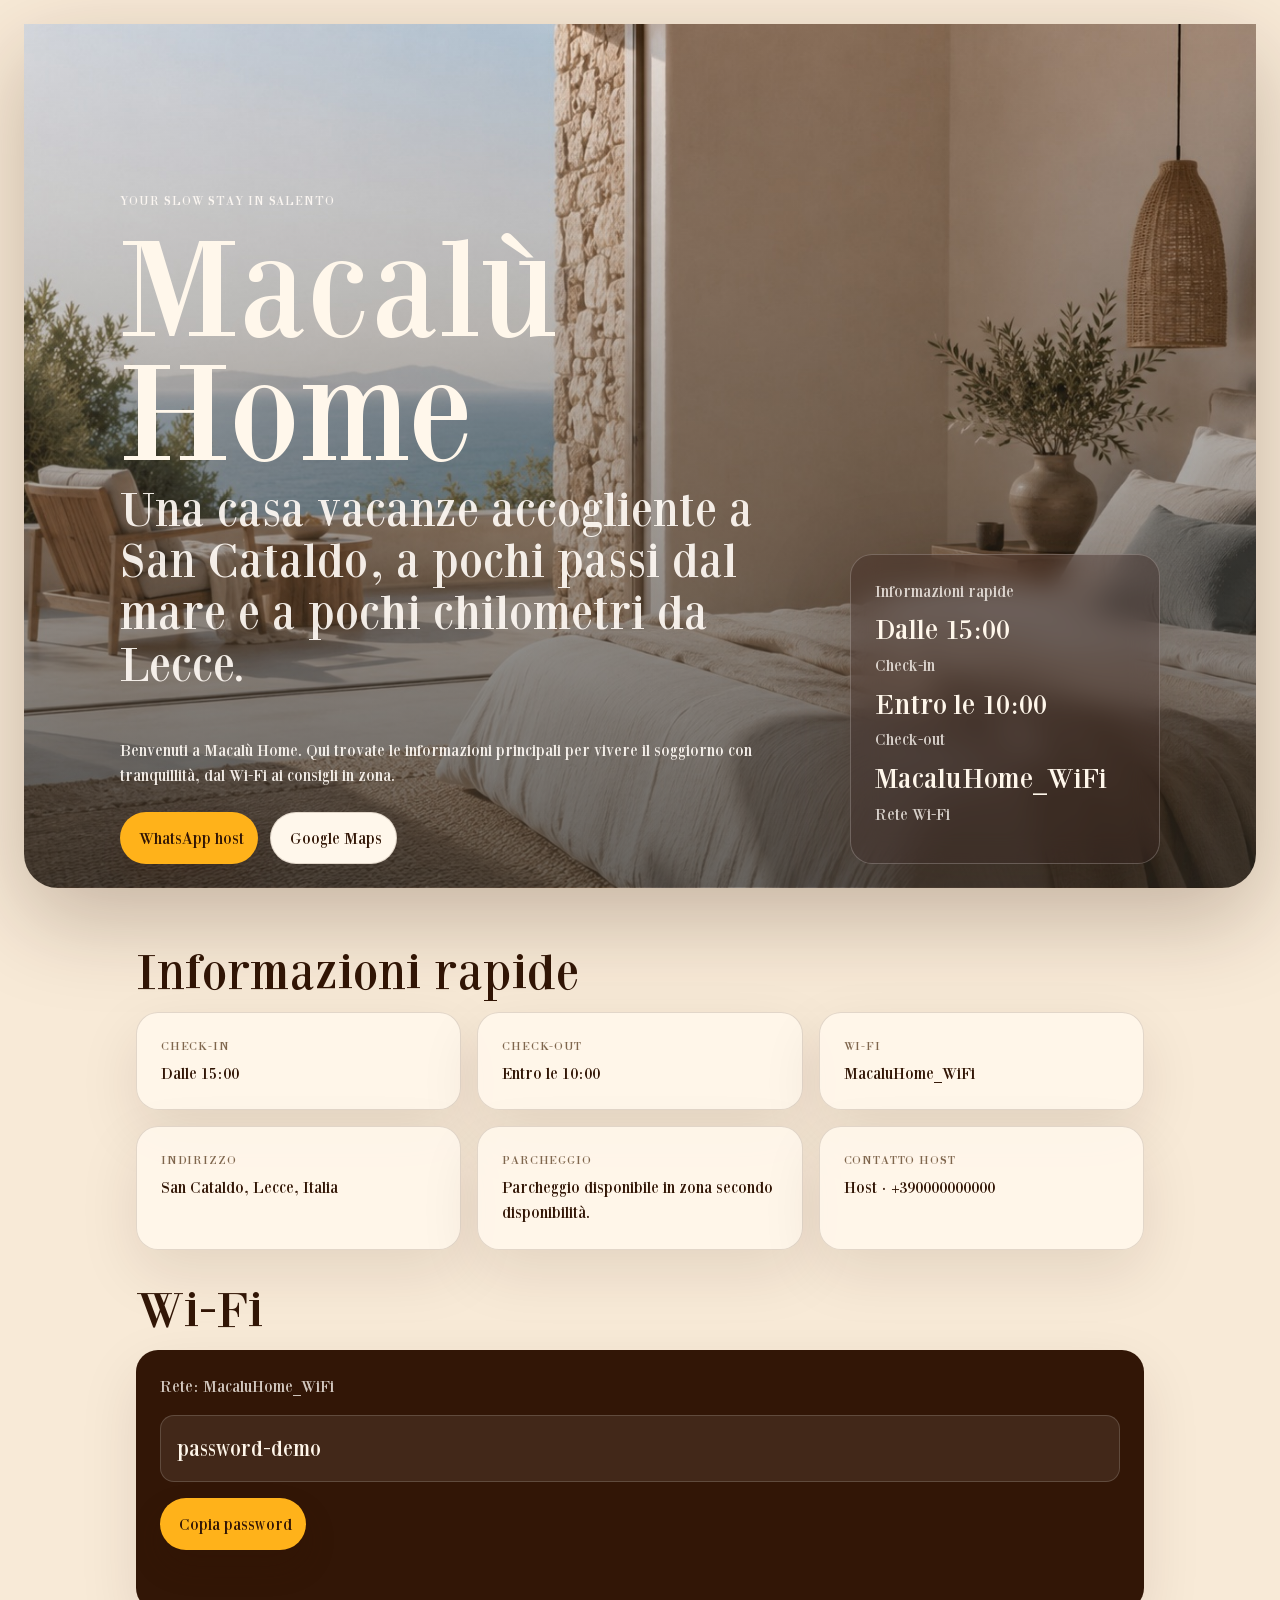
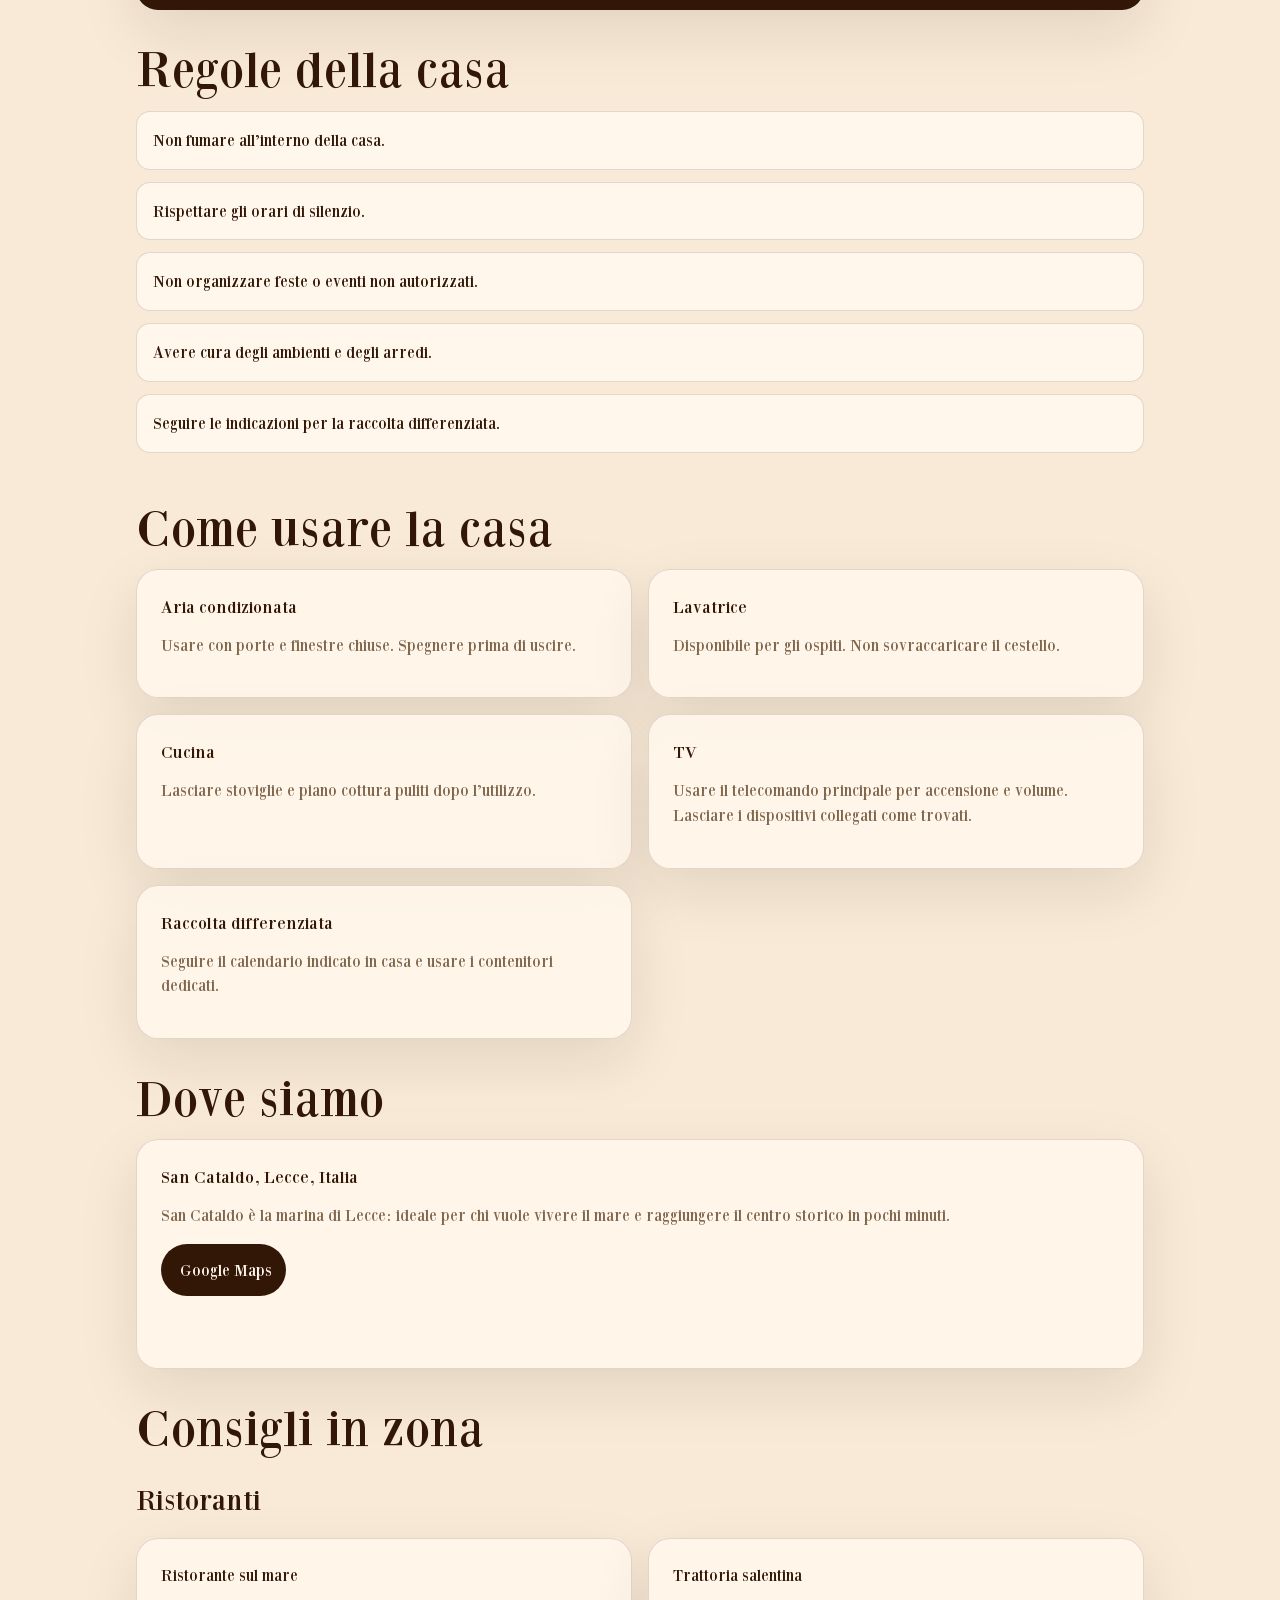
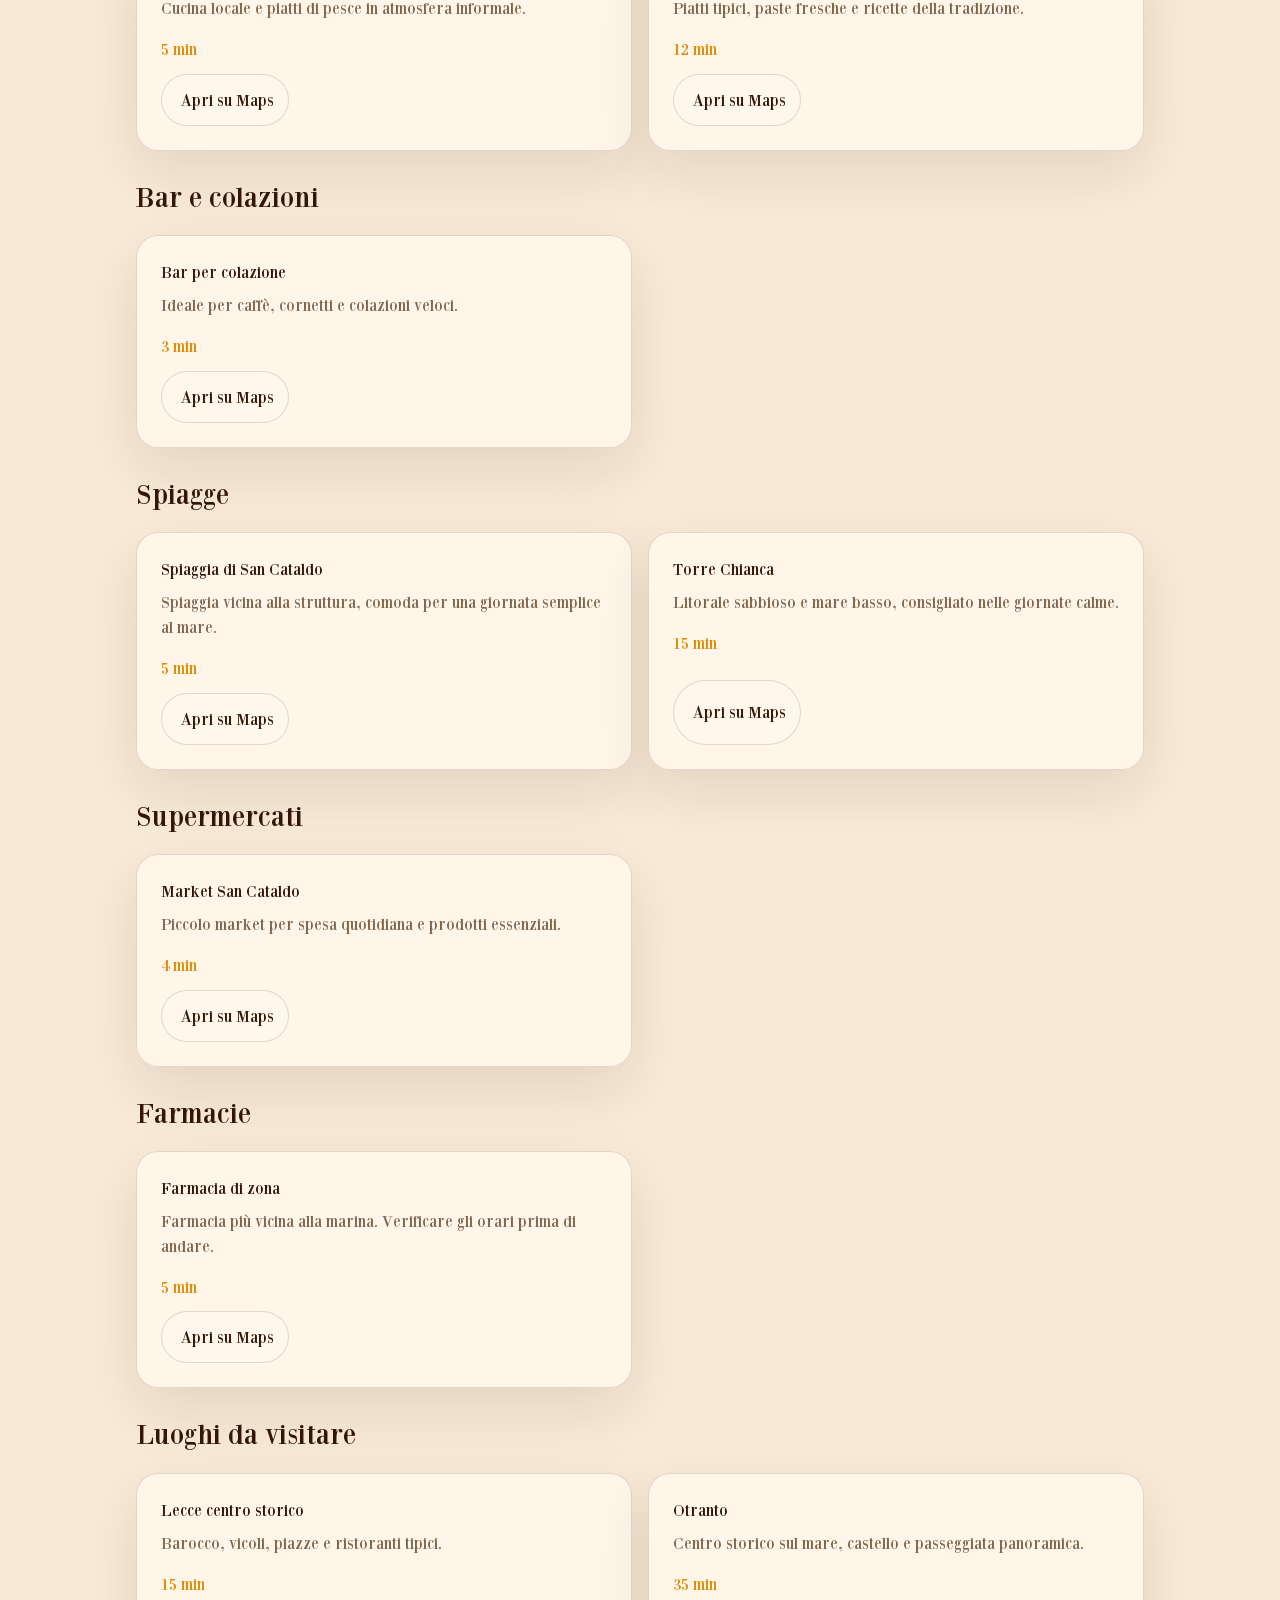
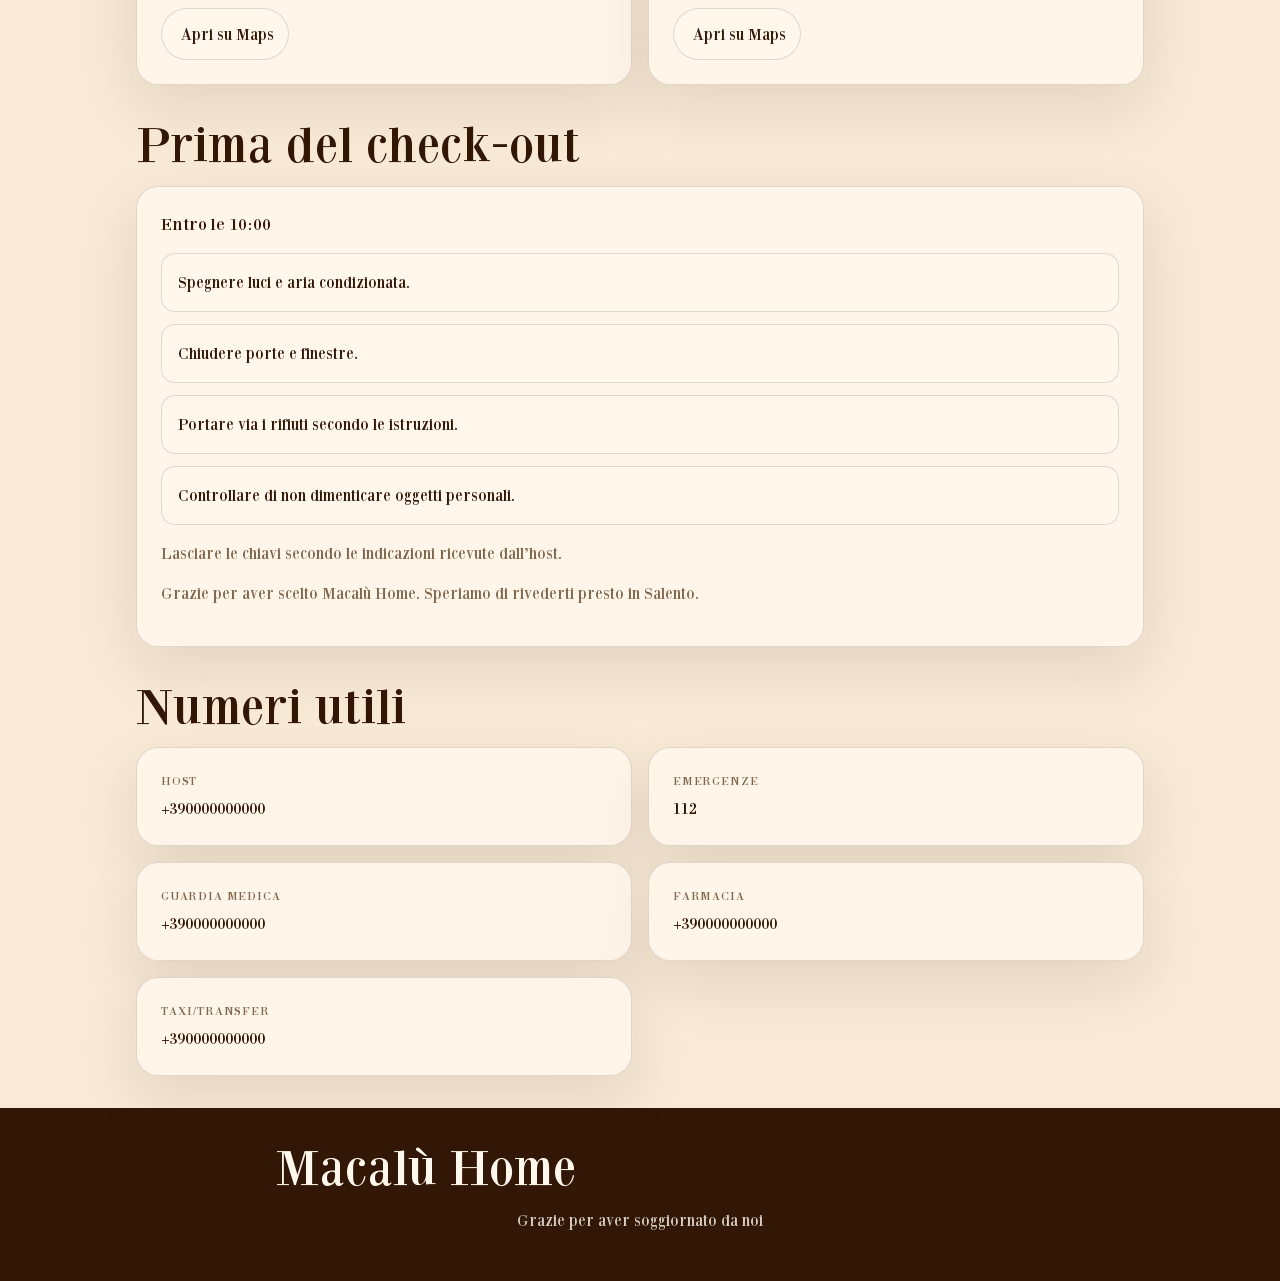
==== cliente.html @ 2f1baba5 "Deploy iniziale sito Benvenuto" ====
<!doctype html>
<html lang="it">
  <head>
    <meta charset="utf-8">
    <meta name="viewport" content="width=device-width, initial-scale=1">
    <meta name="robots" content="noindex, nofollow">
    <meta name="description" content="Guida digitale privata per ospiti.">
    <title>Guida ospiti | Benvenuto Digitale</title>
    <link rel="stylesheet" href="/css/style.css?v=20260706-3">
  </head>
  <body class="client-page">
    <main id="app" aria-live="polite">
      <section class="loading-state">
        <p class="eyebrow">Benvenuto Digitale</p>
        <h1>Caricamento guida...</h1>
      </section>
    </main>
    <script src="/js/app.js" defer></script>
  </body>
</html>
---- css/style.css ----
:root {
  --color-cream: #f8ead7;
  --color-cream-deep: #ffb21a;
  --color-white: #fff7eb;
  --color-milk: rgba(255, 247, 235, 0.92);
  --color-mint: #f3dfbf;
  --color-sage: #7c6f55;
  --color-sea: #b87914;
  --color-clay: #d98d08;
  --color-ink: #321606;
  --color-muted: #7f664d;
  --color-line: rgba(50, 22, 6, 0.14);
  --shadow: 0 22px 60px rgba(50, 22, 6, 0.1);
  --shadow-strong: 0 30px 90px rgba(50, 22, 6, 0.26);
  --font-base: "BodoniXT", "Bodoni XT", Georgia, "Times New Roman", serif;
  --font-display: "BodoniXT", "Bodoni XT", Georgia, "Times New Roman", serif;
  --space-1: 0.5rem;
  --space-2: 0.75rem;
  --space-3: 1rem;
  --space-4: 1.5rem;
  --space-5: 2rem;
  --space-6: 3rem;
  --space-7: 5rem;
  --radius: 22px;
  --radius-sm: 14px;
  --max-width: 1160px;
}

@font-face {
  font-family: "BodoniXT";
  src:
    local("BodoniXT"),
    url("/assets/fonts/BodoniXT.ttf") format("truetype");
  font-style: normal;
  font-weight: 400;
  font-display: swap;
}

@font-face {
  font-family: "Bodoni XT";
  src:
    local("BodoniXT"),
    url("/assets/fonts/BodoniXT.ttf") format("truetype");
  font-style: normal;
  font-weight: 400;
  font-display: swap;
}

* {
  box-sizing: border-box;
}

html {
  scroll-behavior: smooth;
}

body {
  margin: 0;
  color: var(--color-ink);
  background: var(--color-cream);
  font-family: var(--font-base);
  line-height: 1.55;
}

body,
button,
input,
textarea,
select {
  font-synthesis-weight: none;
}

a {
  color: inherit;
  text-decoration: none;
}

img {
  display: block;
  max-width: 100%;
}

h1,
h2,
h3,
h4,
p {
  margin-top: 0;
}

h1,
h2,
.section-title {
  font-family: var(--font-display);
  font-weight: 500;
  letter-spacing: 0;
}

h1 {
  margin-bottom: var(--space-3);
  font-size: clamp(3rem, 11vw, 9.2rem);
  line-height: 0.88;
}

h2 {
  max-width: 820px;
  margin-bottom: 0;
  font-size: clamp(2.1rem, 5.6vw, 4.2rem);
  line-height: 1.02;
}

h3 {
  margin-bottom: var(--space-2);
  font-size: 1.08rem;
}

h4 {
  margin-bottom: var(--space-1);
  font-size: 1rem;
}

p {
  color: var(--color-muted);
}

.site-header {
  position: absolute;
  z-index: 5;
  top: 0;
  left: 0;
  display: grid;
  width: 100%;
  grid-template-columns: 1fr auto;
  align-items: center;
  gap: var(--space-3);
  padding: var(--space-3);
}

.brand,
.header-link,
.main-nav {
  min-height: 46px;
  border: 1px solid rgba(255, 250, 244, 0.44);
  border-radius: 999px;
  background: rgba(255, 250, 244, 0.83);
  box-shadow: 0 12px 34px rgba(59, 36, 31, 0.12);
  backdrop-filter: blur(16px);
}

.brand,
.header-link {
  display: inline-flex;
  align-items: center;
  gap: var(--space-2);
  font-weight: 850;
}

.brand {
  justify-self: start;
  padding: 0.25rem 0.9rem 0.25rem 0.3rem;
}

.brand-mark {
  display: grid;
  width: 38px;
  height: 38px;
  place-items: center;
  border-radius: 50%;
  background: var(--color-ink);
  color: var(--color-white);
  font-size: 0.78rem;
}

.main-nav {
  display: none;
  justify-self: center;
  align-items: center;
  gap: 0.25rem;
  padding: 0.25rem;
}

.main-nav a {
  display: inline-flex;
  min-height: 36px;
  align-items: center;
  padding: 0 0.95rem;
  border-radius: 999px;
  color: var(--color-ink);
  font-size: 0.9rem;
  font-weight: 750;
}

.main-nav a:first-child {
  background: var(--color-cream-deep);
  color: var(--color-ink);
}

.header-link {
  justify-self: end;
  padding: 0.25rem 0.35rem 0.25rem 1rem;
  color: var(--color-ink);
}

.header-link span,
.button span {
  display: grid;
  width: 34px;
  height: 34px;
  place-items: center;
  border-radius: 50%;
  background: var(--color-ink);
  color: var(--color-cream-deep);
}

.header-link {
  background: var(--color-cream-deep);
}

.landing-hero {
  position: relative;
  min-height: 980px;
  display: flex;
  align-items: flex-end;
  overflow: hidden;
  margin: var(--space-3);
  border-radius: 0 0 34px 34px;
  padding: 7.5rem var(--space-3) clamp(10rem, 18vw, 16rem);
  background:
    linear-gradient(180deg, rgba(59, 36, 31, 0.12), rgba(59, 36, 31, 0.62)),
    url("/assets/img/landing-hero.jpg") center/cover no-repeat;
  box-shadow: var(--shadow-strong);
}

.hero-content {
  position: relative;
  z-index: 3;
  display: grid;
  width: min(100%, var(--max-width));
  grid-template-columns: 1fr;
  gap: var(--space-4);
  align-items: end;
  margin: 0 auto;
  padding-bottom: 0;
  color: var(--color-white);
}

.hero-copy {
  max-width: 680px;
  min-width: 0;
}

.hero-copy p,
.hero-content p {
  color: rgba(255, 250, 244, 0.9);
}

.lead {
  font-family: var(--font-display);
  font-size: clamp(1.65rem, 3.8vw, 3rem);
  font-weight: 400;
  line-height: 1.08;
}

.hero-word {
  position: absolute;
  z-index: 1;
  right: clamp(0.75rem, 4vw, 4rem);
  bottom: 0.1em;
  left: clamp(0.75rem, 4vw, 4rem);
  max-width: none;
  margin: 0;
  color: rgba(255, 250, 244, 0.95);
  font-family: var(--font-base);
  font-size: clamp(3rem, 8vw, 7rem);
  font-weight: 400;
  line-height: 0.9;
  text-transform: uppercase;
}

.hero-preview {
  width: min(100%, 320px);
  justify-self: start;
  align-self: end;
  padding: var(--space-3);
  border: 1px solid rgba(255, 250, 244, 0.22);
  border-radius: var(--radius);
  background: rgba(59, 36, 31, 0.34);
  box-shadow: var(--shadow-strong);
  backdrop-filter: blur(14px);
}

.preview-image {
  min-height: 150px;
  margin-bottom: var(--space-3);
  border-radius: 16px;
  background: url("/assets/img/welcome-detail.jpg") center/cover no-repeat;
}

.hero-preview p {
  margin-bottom: 0.25rem;
  color: rgba(255, 250, 244, 0.72);
  font-size: 0.84rem;
}

.hero-preview h2 {
  margin-bottom: 0.25rem;
  color: var(--color-white);
  font-size: 1.5rem;
}

.hero-preview span {
  color: rgba(255, 250, 244, 0.78);
  font-size: 0.92rem;
}

.eyebrow {
  margin-bottom: var(--space-2);
  color: var(--color-clay);
  font-size: 0.76rem;
  font-weight: 900;
  letter-spacing: 0.08em;
  text-transform: uppercase;
}

.landing-hero .eyebrow {
  color: rgba(255, 250, 244, 0.78);
}

.button {
  display: inline-flex;
  width: fit-content;
  max-width: 100%;
  min-height: 52px;
  align-items: center;
  justify-content: center;
  gap: var(--space-2);
  border: 0;
  border-radius: 999px;
  cursor: pointer;
  font-family: var(--font-base);
  font-size: 1rem;
  font-weight: 400;
  line-height: 1;
  padding: 0.75rem 0.85rem 0.75rem 1.2rem;
  text-align: center;
  white-space: nowrap;
}

.button-primary {
  background: var(--color-cream-deep);
  color: var(--color-ink);
  box-shadow: 0 16px 32px rgba(50, 22, 6, 0.2);
}

.button-secondary {
  background: var(--color-white);
  border: 1px solid var(--color-line);
  color: var(--color-ink);
}

.button-dark {
  background: var(--color-ink);
  color: var(--color-white);
}

.section {
  width: min(100%, var(--max-width));
  margin: 0 auto;
  padding: clamp(4rem, 8vw, 6rem) var(--space-3);
}

.intro-panel {
  text-align: center;
}

.intro-panel .eyebrow,
.section-heading .eyebrow {
  color: var(--color-muted);
}

.intro-panel h2 {
  margin-right: auto;
  margin-left: auto;
}

.intro-stats {
  display: grid;
  gap: var(--space-3);
  margin-top: var(--space-5);
}

.photo-strip {
  display: grid;
  grid-template-columns: 1fr;
  gap: var(--space-3);
  margin-top: var(--space-5);
}

.photo-card {
  min-height: 260px;
  border-radius: var(--radius);
  background-position: center;
  background-size: cover;
  box-shadow: var(--shadow);
}

.photo-card.detail {
  background-image: url("/assets/img/guest-experience.jpg");
}

.photo-card.room {
  background-image: url("/assets/img/macaluhome-hero.jpg");
}

.intro-stats div {
  padding: var(--space-4);
  border: 1px solid var(--color-line);
  border-radius: var(--radius);
  background: rgba(255, 247, 235, 0.78);
}

.intro-stats strong {
  display: block;
  font-size: 2.5rem;
  line-height: 1;
}

.intro-stats span {
  color: var(--color-muted);
  font-weight: 750;
}

.section.soft {
  width: 100%;
  max-width: none;
  background: #fff2de;
}

.section.soft > * {
  width: min(100%, var(--max-width));
  margin-right: auto;
  margin-left: auto;
}

.section-heading {
  display: grid;
  gap: var(--space-2);
  justify-items: center;
  margin-bottom: var(--space-5);
  text-align: center;
}

.grid {
  display: grid;
  gap: var(--space-3);
}

.three {
  grid-template-columns: 1fr;
}

.card,
.price-card,
.mini-card,
.info-card,
.instruction-card,
.tip-card,
.number-card {
  border: 1px solid var(--color-line);
  border-radius: var(--radius);
  background: var(--color-milk);
  box-shadow: var(--shadow);
}

.card,
.price-card,
.info-card,
.instruction-card,
.tip-card,
.number-card {
  padding: var(--space-4);
}

.card,
.price-card {
  min-height: 230px;
}

.icon {
  display: inline-flex;
  min-height: 38px;
  align-items: center;
  margin-bottom: var(--space-3);
  padding: 0 var(--space-2);
  border-radius: 999px;
  background: rgba(59, 36, 31, 0.08);
  color: var(--color-ink);
  font-size: 0.82rem;
  font-weight: 900;
}

.feature-list,
.include-grid {
  grid-template-columns: 1fr;
}

.feature-list {
  display: grid;
  gap: var(--space-2);
}

.feature-list div,
.mini-card {
  padding: var(--space-3);
  border: 1px solid var(--color-line);
  border-radius: 999px;
  background: var(--color-white);
  font-weight: 850;
  text-align: center;
}

.price {
  color: var(--color-clay);
  font-family: var(--font-display);
  font-size: 1.8rem;
  font-weight: 500;
}

.highlighted {
  border-color: rgba(217, 141, 8, 0.34);
  background: #fff1d2;
}

.packages {
  max-width: 1180px;
}

.package-grid {
  display: grid;
  gap: var(--space-3);
}

.package-card,
.custom-solution,
.quote-cta,
.package-note {
  border: 1px solid var(--color-line);
  border-radius: var(--radius);
  background: var(--color-milk);
  box-shadow: var(--shadow);
}

.package-card,
.custom-solution,
.quote-cta {
  padding: clamp(1.5rem, 3vw, 2.25rem);
}

.package-card {
  display: flex;
  min-height: 100%;
  flex-direction: column;
  gap: var(--space-2);
}

.package-card h3,
.custom-solution h3,
.quote-cta h3 {
  margin-bottom: var(--space-2);
  font-family: var(--font-display);
  font-size: clamp(1.7rem, 3vw, 2.45rem);
  font-weight: 400;
  line-height: 1.05;
}

.package-card p,
.custom-solution p,
.quote-cta p,
.package-note p {
  margin-bottom: 0;
}

.package-card p + p {
  margin-top: var(--space-2);
}

.package-image {
  margin: var(--space-2) 0 var(--space-3);
}

.package-image img {
  width: 100%;
  aspect-ratio: 4 / 3;
  object-fit: cover;
  object-position: center 58%;
  border: 1px solid rgba(50, 22, 6, 0.12);
  border-radius: var(--radius-sm);
  box-shadow: 0 18px 38px rgba(50, 22, 6, 0.12);
}

.package-image figcaption {
  margin-top: var(--space-2);
  color: var(--color-muted);
  font-size: 0.92rem;
  text-align: center;
}

.package-label {
  display: inline-flex;
  width: fit-content;
  min-height: 36px;
  align-items: center;
  margin-bottom: var(--space-2);
  padding: 0 var(--space-2);
  border-radius: 999px;
  background: rgba(255, 178, 26, 0.22);
  color: var(--color-ink);
  font-size: 0.78rem;
  font-weight: 400;
  letter-spacing: 0.08em;
  text-transform: uppercase;
}

.custom-solution {
  margin-top: var(--space-3);
  background: #fff1d2;
}

.quote-cta {
  display: grid;
  gap: var(--space-4);
  align-items: center;
  margin-top: var(--space-3);
  background: var(--color-ink);
  color: var(--color-cream);
}

.quote-cta h3,
.quote-cta p,
.quote-cta a {
  color: var(--color-cream);
}

.quote-cta p a {
  text-decoration: underline;
  text-underline-offset: 0.18em;
}

.quote-actions {
  display: flex;
  flex-direction: column;
  gap: var(--space-2);
  align-items: stretch;
}

.quote-actions .button {
  width: 100%;
}

.quote-actions .button-primary {
  color: var(--color-ink);
}

.whatsapp-button {
  min-width: 220px;
  justify-content: space-between;
}

.whatsapp-button span {
  flex: 0 0 auto;
}

.email-link {
  display: inline-flex;
  min-height: 52px;
  align-items: center;
  justify-content: center;
  border: 1px solid rgba(255, 247, 235, 0.32);
  border-radius: 999px;
  font-weight: 400;
}

.package-note {
  margin-top: var(--space-3);
  padding: var(--space-4);
  background: #fff1d2;
}

.footer {
  display: flex;
  flex-direction: column;
  gap: var(--space-2);
  margin-top: var(--space-4);
  padding: var(--space-5) var(--space-3);
  background: var(--color-ink);
  color: var(--color-white);
  text-align: center;
}

.footer p {
  margin-bottom: 0;
  color: var(--color-white);
  font-weight: 900;
}

.footer a {
  color: var(--color-cream-deep);
  font-weight: 800;
}

.client-shell {
  background: var(--color-cream);
}

.client-hero {
  position: relative;
  min-height: 820px;
  display: flex;
  align-items: flex-end;
  overflow: hidden;
  margin: var(--space-3);
  border-radius: 0 0 34px 34px;
  padding: var(--space-4) var(--space-3);
  background-position: center;
  background-size: cover;
  color: var(--color-white);
  box-shadow: var(--shadow-strong);
}

.client-hero-inner {
  position: relative;
  z-index: 2;
  display: grid;
  width: min(100%, 1040px);
  grid-template-columns: 1fr;
  gap: var(--space-4);
  align-items: end;
  margin: 0 auto;
  padding-top: 9rem;
}

.client-hero-copy {
  max-width: 720px;
  min-width: 0;
}

.client-hero h1 {
  margin-bottom: var(--space-2);
  color: var(--color-white);
}

.client-hero p {
  max-width: 680px;
  color: rgba(255, 250, 244, 0.92);
}

.client-hero-card {
  align-self: end;
  padding: var(--space-4);
  border: 1px solid rgba(255, 250, 244, 0.22);
  border-radius: var(--radius);
  background: rgba(59, 36, 31, 0.38);
  box-shadow: var(--shadow-strong);
  backdrop-filter: blur(14px);
}

.client-hero-card p {
  margin-bottom: var(--space-2);
  color: rgba(255, 250, 244, 0.78);
}

.client-hero-card h2 {
  margin-bottom: var(--space-1);
  color: var(--color-white);
  font-size: clamp(1.45rem, 2.2vw, 2.1rem);
  line-height: 1.05;
}

.hero-actions,
.action-row {
  display: flex;
  flex-direction: column;
  gap: var(--space-2);
  margin-top: var(--space-4);
}

.client-section {
  width: min(100%, 1040px);
  margin: 0 auto;
  padding: var(--space-5) var(--space-3) 0;
}

.client-section:last-of-type {
  padding-bottom: var(--space-5);
}

.section-title {
  margin-bottom: var(--space-3);
  font-size: clamp(2rem, 5vw, 3.2rem);
  line-height: 1.02;
}

.quick-grid,
.instructions-grid,
.tips-grid,
.numbers-grid {
  display: grid;
  gap: var(--space-3);
}

.card,
.price-card,
.mini-card,
.info-card,
.instruction-card,
.tip-card,
.number-card,
.hero-preview,
.client-hero-card {
  min-width: 0;
  overflow-wrap: anywhere;
}

.info-label {
  display: block;
  margin-bottom: 0.35rem;
  color: var(--color-muted);
  font-size: 0.74rem;
  font-weight: 900;
  letter-spacing: 0.07em;
  text-transform: uppercase;
}

.info-value {
  color: var(--color-ink);
  font-weight: 850;
}

.wifi-box {
  border-radius: var(--radius);
  background: var(--color-ink);
  color: var(--color-white);
  padding: var(--space-4);
  box-shadow: var(--shadow);
}

.wifi-box p {
  color: rgba(255, 250, 244, 0.78);
}

.wifi-password {
  display: block;
  width: 100%;
  margin: var(--space-3) 0;
  padding: var(--space-3);
  overflow-wrap: anywhere;
  border: 1px solid rgba(255, 250, 244, 0.16);
  border-radius: var(--radius-sm);
  background: rgba(255, 250, 244, 0.08);
  color: var(--color-white);
  font-size: 1.35rem;
  font-weight: 900;
}

.copy-message {
  min-height: 1.5rem;
  margin-top: var(--space-2);
  margin-bottom: 0;
  color: #d9ecd5;
  font-weight: 800;
}

.rule-list,
.checkout-list {
  display: grid;
  gap: var(--space-2);
  padding: 0;
  list-style: none;
}

.rule-list li,
.checkout-list li {
  padding: var(--space-3);
  border: 1px solid var(--color-line);
  border-radius: var(--radius-sm);
  background: var(--color-white);
}

.tip-category {
  margin-top: var(--space-4);
}

.tip-category h3 {
  margin-bottom: var(--space-3);
  font-family: var(--font-display);
  font-size: 1.8rem;
  font-weight: 500;
}

.tip-card {
  display: grid;
  gap: var(--space-2);
}

.tip-distance {
  color: var(--color-clay);
  font-weight: 900;
}

.client-footer {
  padding: var(--space-5) var(--space-3);
  background: var(--color-ink);
  color: var(--color-white);
  text-align: center;
}

.client-footer p {
  color: rgba(255, 250, 244, 0.8);
}

.social-links {
  display: flex;
  justify-content: center;
  gap: var(--space-3);
  margin-top: var(--space-3);
}

.loading-state,
.error-state {
  min-height: 100vh;
  display: grid;
  place-content: center;
  padding: var(--space-3);
  background: var(--color-cream);
  text-align: center;
}

.error-state h1,
.loading-state h1 {
  font-size: clamp(2rem, 8vw, 4rem);
}

@media (min-width: 720px) {
  .site-header {
    grid-template-columns: 1fr auto 1fr;
    padding: var(--space-4) var(--space-5);
  }

  .main-nav {
    display: inline-flex;
  }

  .landing-hero {
    margin: var(--space-4);
    padding-right: var(--space-5);
    padding-left: var(--space-5);
  }

  .hero-content {
    grid-template-columns: minmax(0, 1fr) 320px;
  }

  .hero-preview {
    justify-self: end;
  }

  .three {
    grid-template-columns: repeat(3, 1fr);
  }

  .include-grid,
  .feature-list,
  .intro-stats {
    grid-template-columns: repeat(2, 1fr);
  }

  .photo-strip {
    grid-template-columns: 1.2fr 0.8fr;
  }

  .package-grid {
    grid-template-columns: repeat(2, minmax(0, 1fr));
    align-items: stretch;
  }

  .quote-cta {
    grid-template-columns: minmax(0, 1fr) auto;
  }

  .quote-actions {
    min-width: 260px;
  }

  .hero-actions,
  .action-row {
    flex-direction: row;
    flex-wrap: wrap;
  }

  .client-hero {
    margin: var(--space-4);
    padding-right: var(--space-5);
    padding-left: var(--space-5);
  }

  .client-hero-inner {
    grid-template-columns: minmax(0, 1fr) 310px;
  }

  .quick-grid,
  .instructions-grid,
  .numbers-grid {
    grid-template-columns: repeat(2, 1fr);
  }

  .tips-grid {
    grid-template-columns: repeat(2, 1fr);
  }
}

@media (min-width: 980px) {
  .landing-hero {
    min-height: 900px;
  }

  .hero-content {
    grid-template-columns: minmax(0, 0.95fr) minmax(280px, 340px);
    gap: clamp(2rem, 5vw, 5rem);
  }

  .intro-stats {
    grid-template-columns: repeat(3, 1fr);
  }

  .include-grid {
    grid-template-columns: repeat(4, 1fr);
  }

  .quick-grid {
    grid-template-columns: repeat(3, 1fr);
  }
}

@media (max-width: 460px) {
  .brand span:last-child {
    display: none;
  }

  .header-link {
    padding-left: 0.8rem;
  }

  .landing-hero,
  .client-hero {
    min-height: 900px;
    margin: 0;
    border-radius: 0 0 26px 26px;
  }

  .button {
    width: 100%;
    white-space: normal;
  }
}
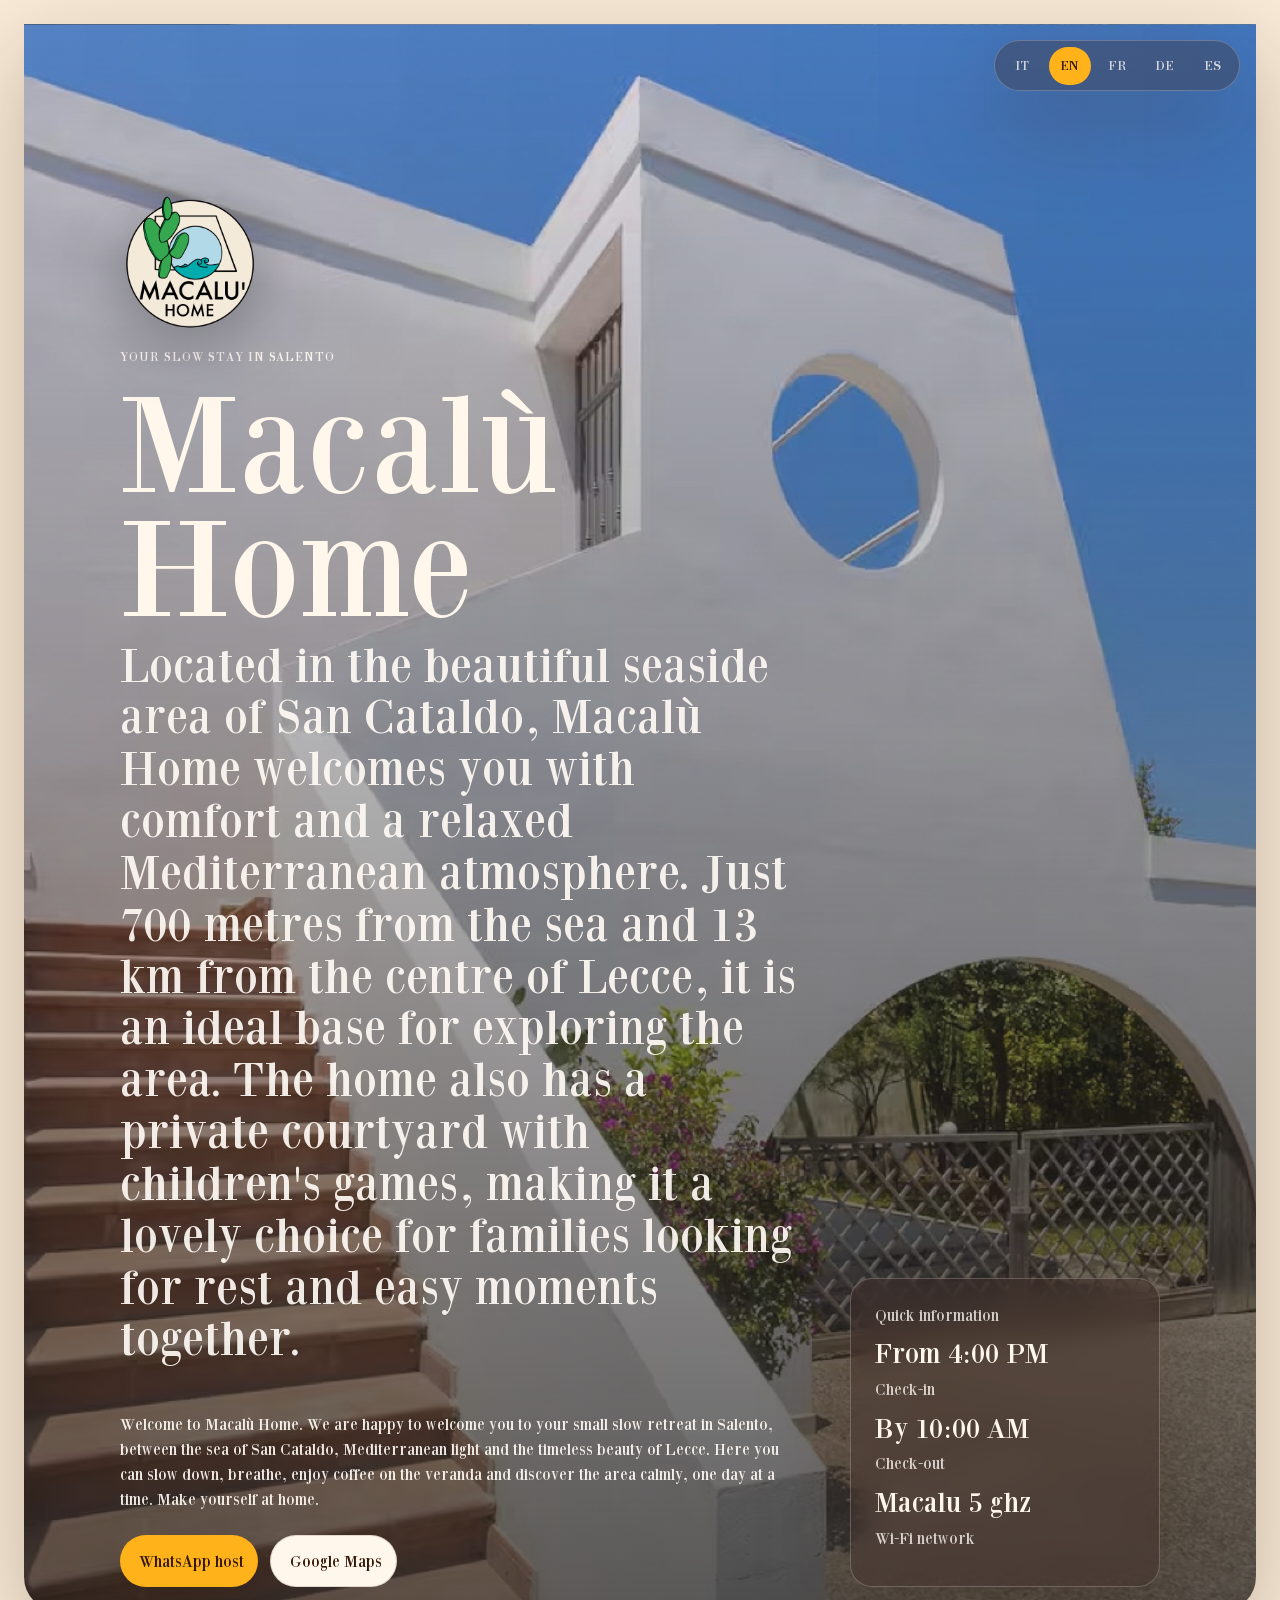
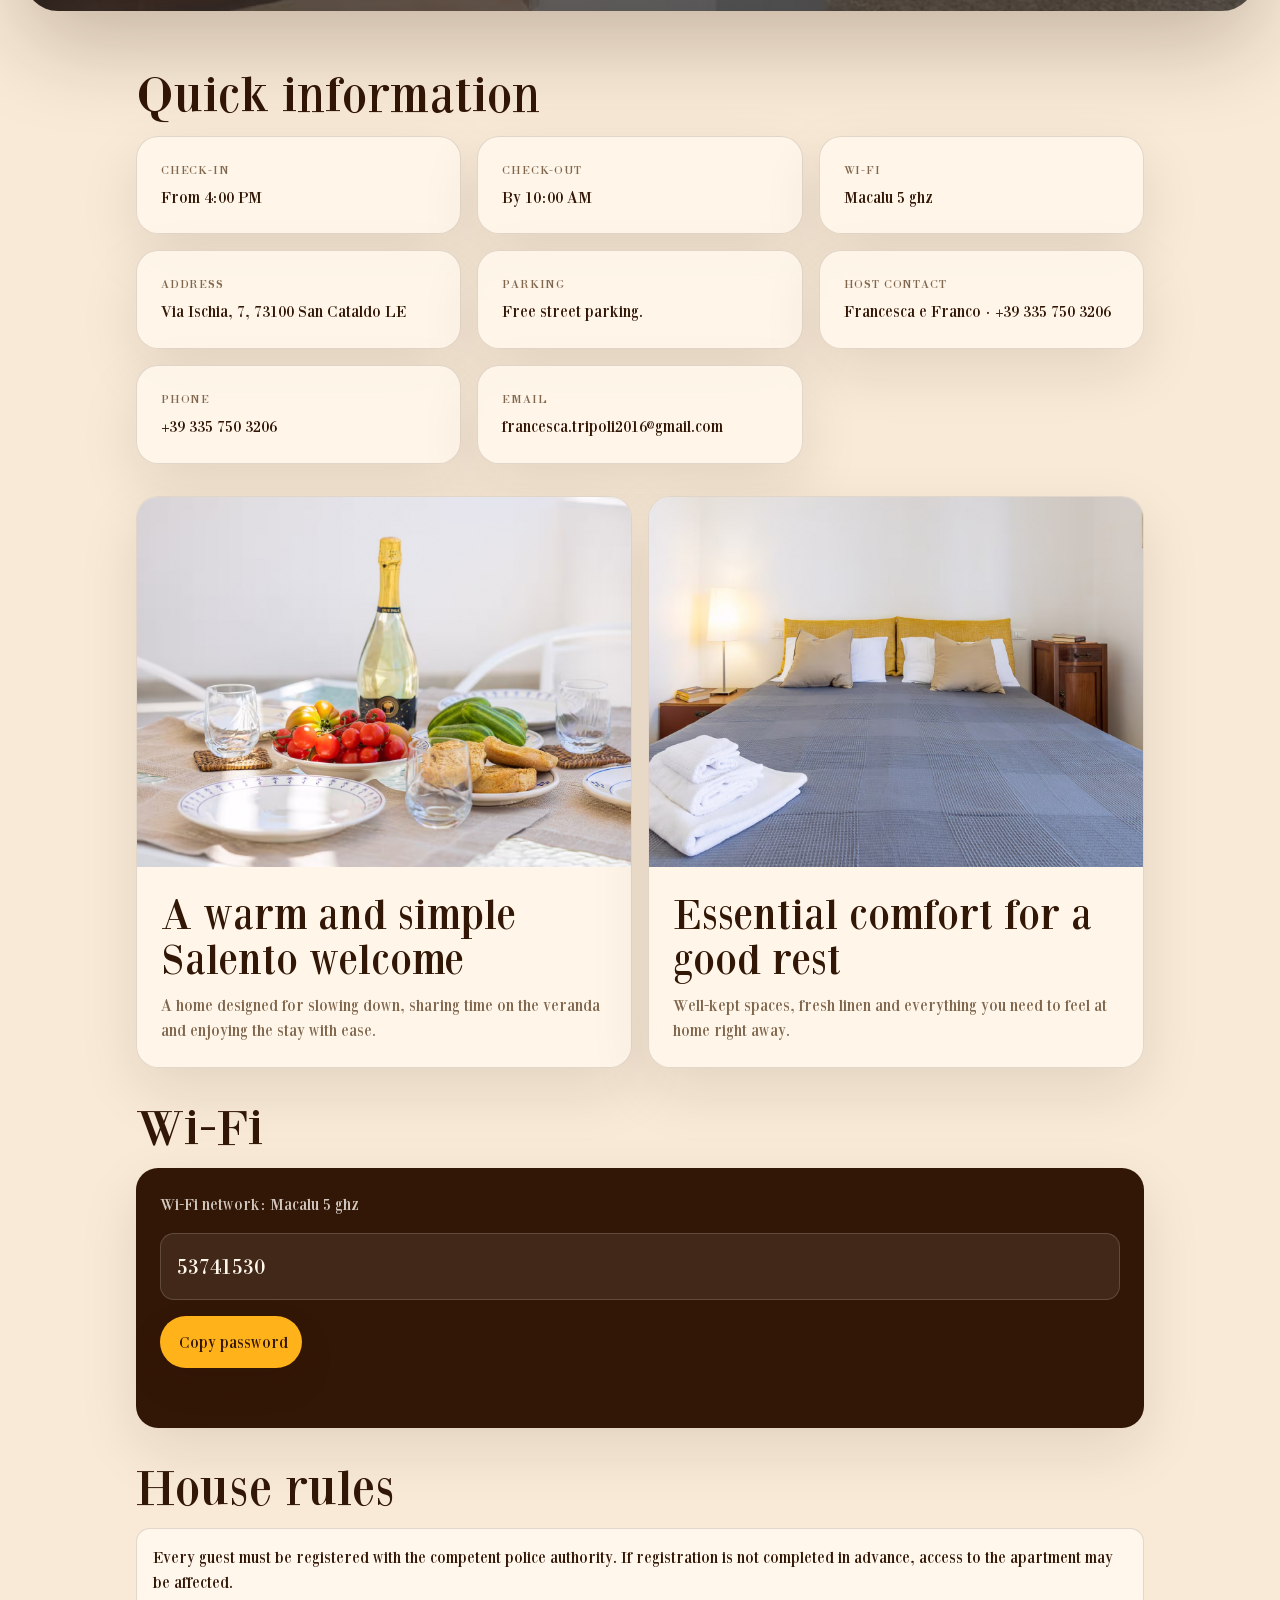
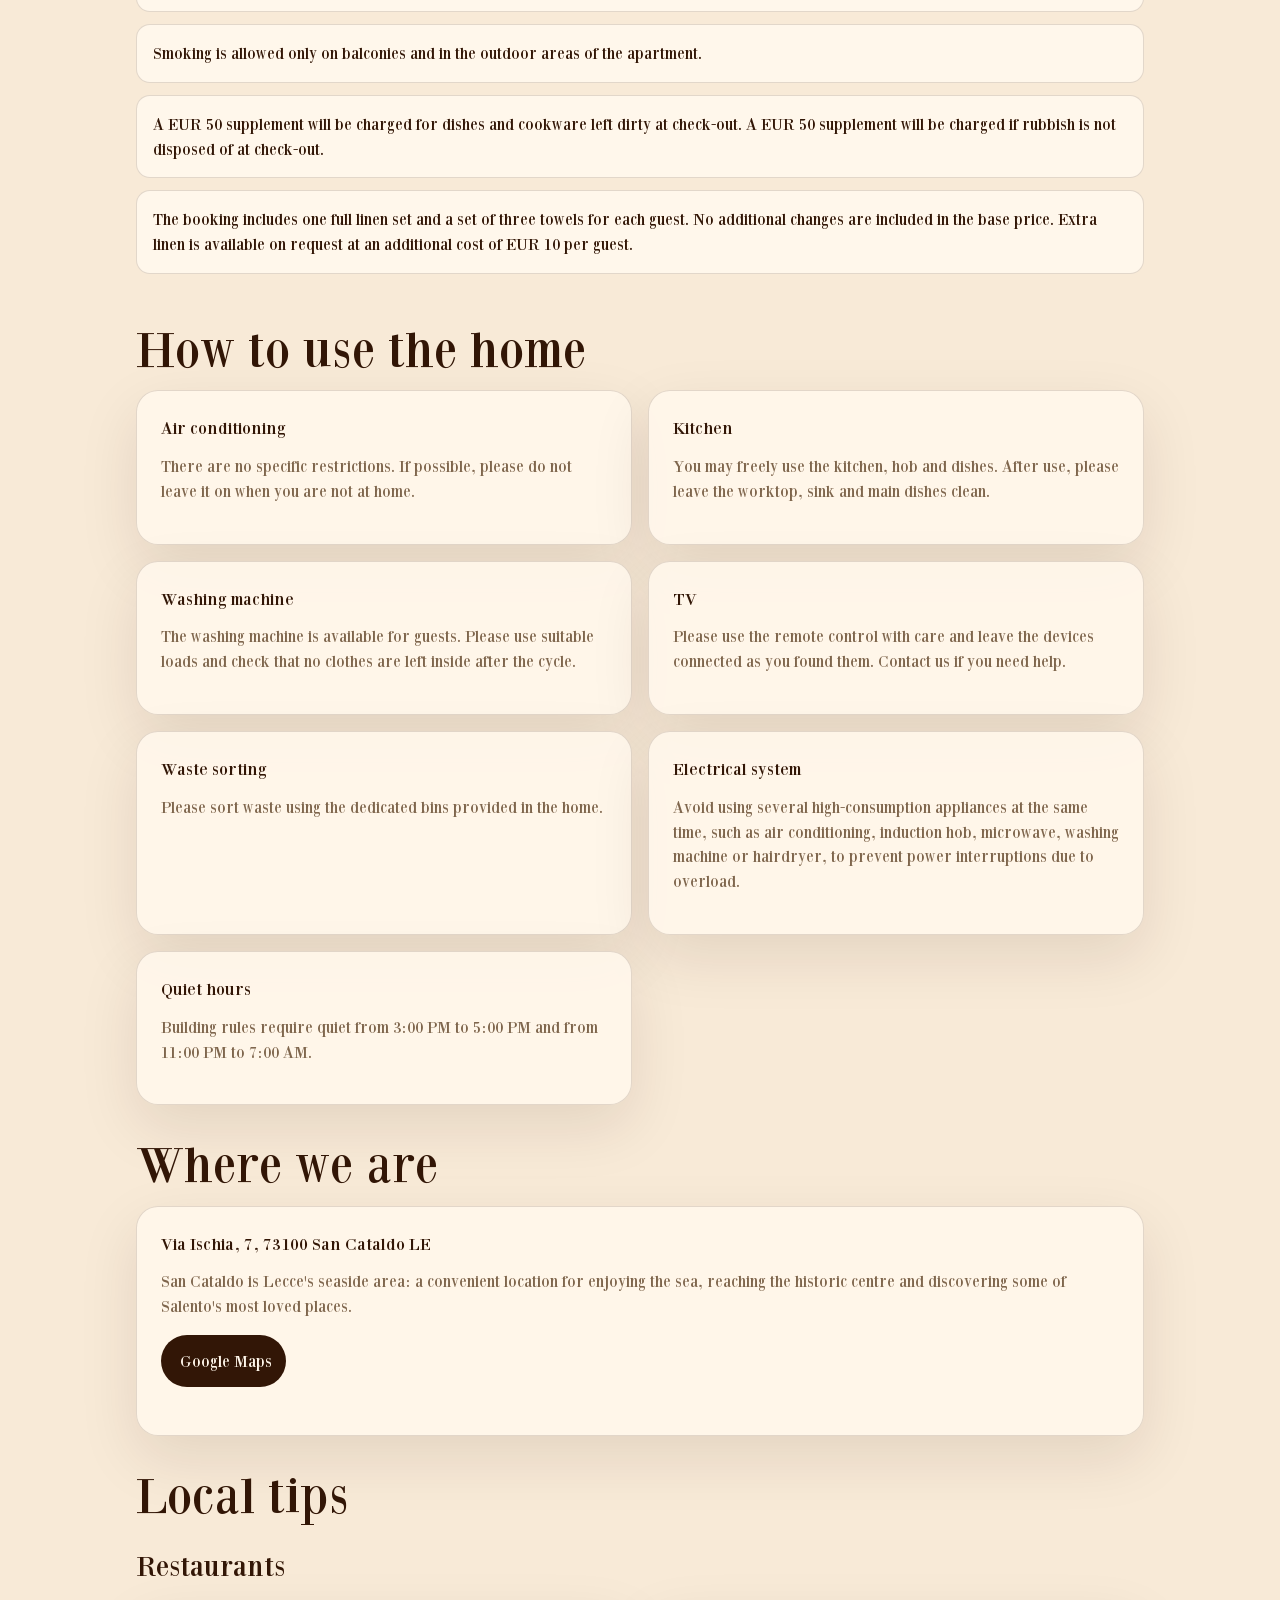
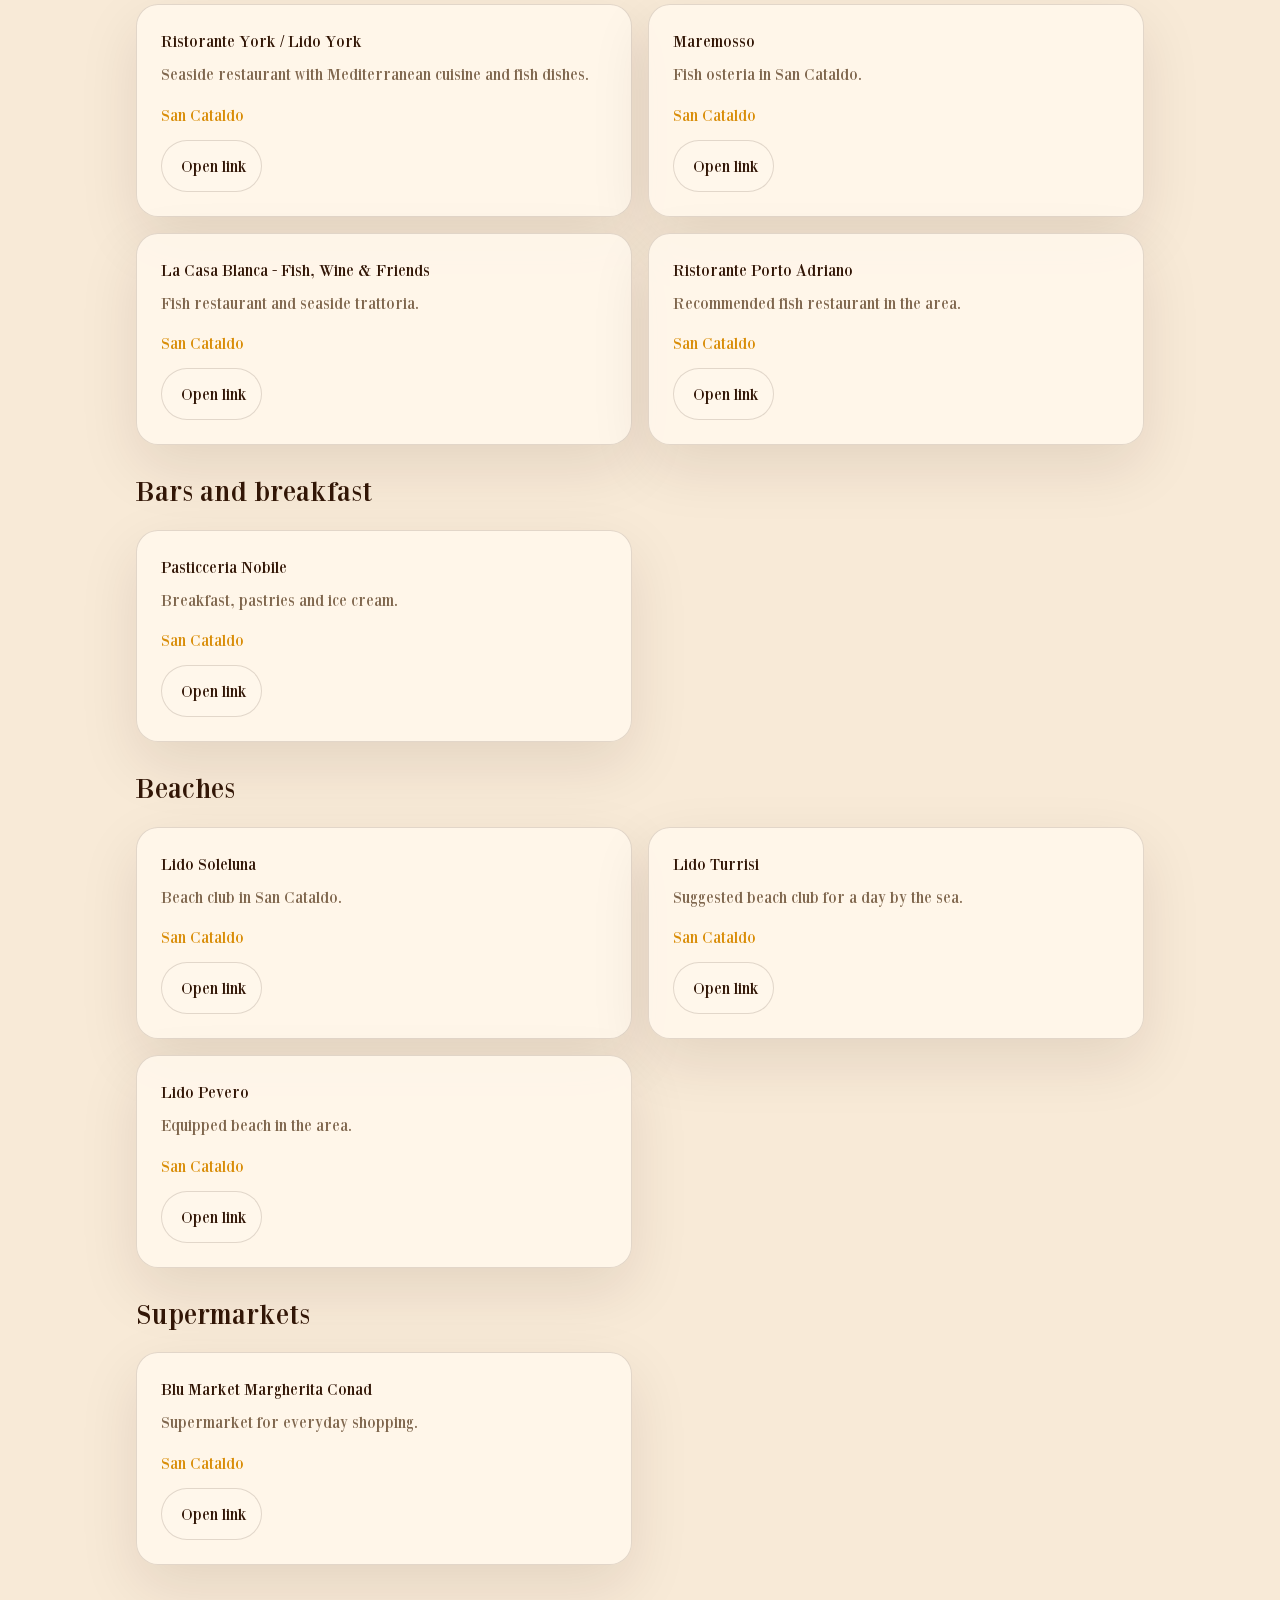
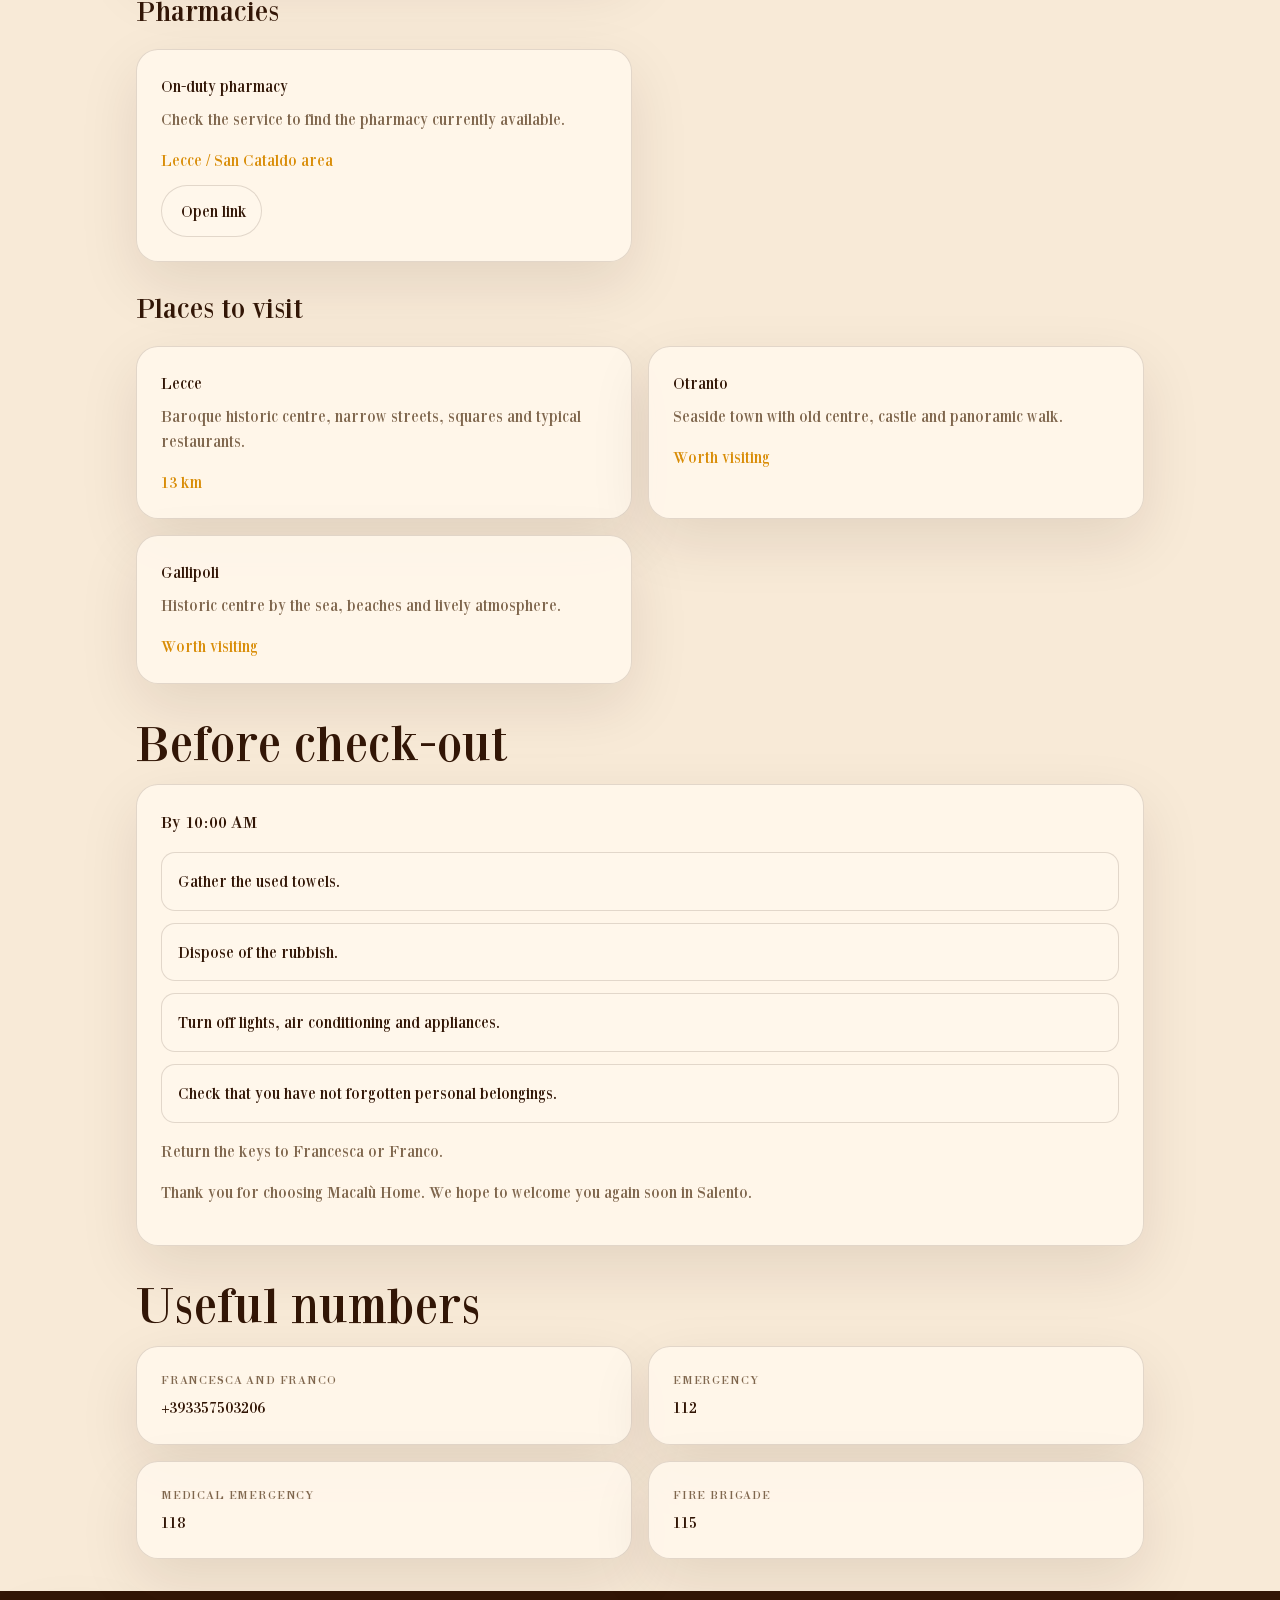
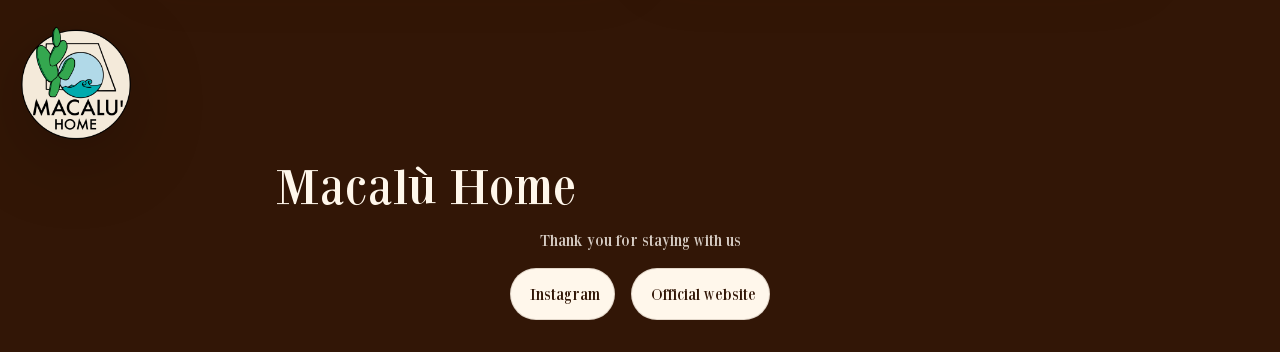
==== commit 2c47dc3e: "Correggi percorsi asset guida cliente" ====
--- a/css/style.css
+++ b/css/style.css
@@ -30,7 +30,7 @@
   font-family: "BodoniXT";
   src:
     local("BodoniXT"),
-    url("/assets/fonts/BodoniXT.ttf") format("truetype");
+    url("../assets/fonts/BodoniXT.ttf") format("truetype");
   font-style: normal;
   font-weight: 400;
   font-display: swap;
@@ -40,7 +40,7 @@
   font-family: "Bodoni XT";
   src:
     local("BodoniXT"),
-    url("/assets/fonts/BodoniXT.ttf") format("truetype");
+    url("../assets/fonts/BodoniXT.ttf") format("truetype");
   font-style: normal;
   font-weight: 400;
   font-display: swap;
@@ -227,7 +227,7 @@
   padding: 7.5rem var(--space-3) clamp(10rem, 18vw, 16rem);
   background:
     linear-gradient(180deg, rgba(59, 36, 31, 0.12), rgba(59, 36, 31, 0.62)),
-    url("/assets/img/landing-hero.jpg") center/cover no-repeat;
+    url("../assets/img/landing-hero.jpg") center/cover no-repeat;
   box-shadow: var(--shadow-strong);
 }
 
@@ -293,7 +293,7 @@
   min-height: 150px;
   margin-bottom: var(--space-3);
   border-radius: 16px;
-  background: url("/assets/img/welcome-detail.jpg") center/cover no-repeat;
+  background: url("../assets/img/welcome-detail.jpg") center/cover no-repeat;
 }
 
 .hero-preview p {
@@ -405,11 +405,11 @@
 }
 
 .photo-card.detail {
-  background-image: url("/assets/img/guest-experience.jpg");
+  background-image: url("../assets/img/guest-experience.jpg");
 }
 
 .photo-card.room {
-  background-image: url("/assets/img/macaluhome-hero.jpg");
+  background-image: url("../assets/img/macaluhome-hero.jpg");
 }
 
 .intro-stats div {
@@ -727,6 +727,41 @@
   box-shadow: var(--shadow-strong);
 }
 
+.language-switcher {
+  position: absolute;
+  z-index: 4;
+  top: var(--space-3);
+  right: var(--space-3);
+  display: inline-flex;
+  max-width: calc(100% - (var(--space-3) * 2));
+  flex-wrap: wrap;
+  gap: 0.35rem;
+  padding: 0.35rem;
+  border: 1px solid rgba(255, 250, 244, 0.22);
+  border-radius: 999px;
+  background: rgba(59, 36, 31, 0.34);
+  box-shadow: var(--shadow-strong);
+  backdrop-filter: blur(14px);
+}
+
+.language-button {
+  min-width: 42px;
+  min-height: 38px;
+  border: 0;
+  border-radius: 999px;
+  background: transparent;
+  color: rgba(255, 250, 244, 0.78);
+  cursor: pointer;
+  font-family: var(--font-base);
+  font-size: 0.82rem;
+  font-weight: 900;
+}
+
+.language-button.is-active {
+  background: var(--color-cream-deep);
+  color: var(--color-ink);
+}
+
 .client-hero-inner {
   position: relative;
   z-index: 2;
@@ -742,6 +777,13 @@
 .client-hero-copy {
   max-width: 720px;
   min-width: 0;
+}
+
+.client-logo {
+  width: clamp(92px, 14vw, 140px);
+  height: auto;
+  margin-bottom: var(--space-3);
+  filter: drop-shadow(0 14px 32px rgba(0, 0, 0, 0.28));
 }
 
 .client-hero h1 {
@@ -803,7 +845,8 @@
 .quick-grid,
 .instructions-grid,
 .tips-grid,
-.numbers-grid {
+.numbers-grid,
+.client-photo-grid {
   display: grid;
   gap: var(--space-3);
 }
@@ -819,6 +862,37 @@
 .client-hero-card {
   min-width: 0;
   overflow-wrap: anywhere;
+}
+
+.client-photo-card {
+  display: grid;
+  overflow: hidden;
+  border: 1px solid var(--color-line);
+  border-radius: var(--radius);
+  background: var(--color-milk);
+  box-shadow: var(--shadow);
+}
+
+.client-photo-card img {
+  width: 100%;
+  aspect-ratio: 4 / 3;
+  object-fit: cover;
+}
+
+.client-photo-card div {
+  padding: var(--space-4);
+}
+
+.client-photo-card h2 {
+  margin-bottom: var(--space-2);
+  font-family: var(--font-display);
+  font-size: clamp(1.8rem, 4vw, 2.7rem);
+  font-weight: 400;
+  line-height: 1.04;
+}
+
+.client-photo-card p {
+  margin-bottom: 0;
 }
 
 .info-label {
@@ -914,6 +988,13 @@
   text-align: center;
 }
 
+.client-footer-logo {
+  width: 120px;
+  height: auto;
+  margin-bottom: var(--space-3);
+  filter: drop-shadow(0 18px 38px rgba(0, 0, 0, 0.22));
+}
+
 .client-footer p {
   color: rgba(255, 250, 244, 0.8);
 }
@@ -1013,6 +1094,10 @@
     grid-template-columns: repeat(2, 1fr);
   }
 
+  .client-photo-grid {
+    grid-template-columns: repeat(2, minmax(0, 1fr));
+  }
+
   .tips-grid {
     grid-template-columns: repeat(2, 1fr);
   }
@@ -1061,4 +1146,10 @@
     width: 100%;
     white-space: normal;
   }
-}
+
+  .language-switcher {
+    left: var(--space-3);
+    right: var(--space-3);
+    justify-content: center;
+  }
+}
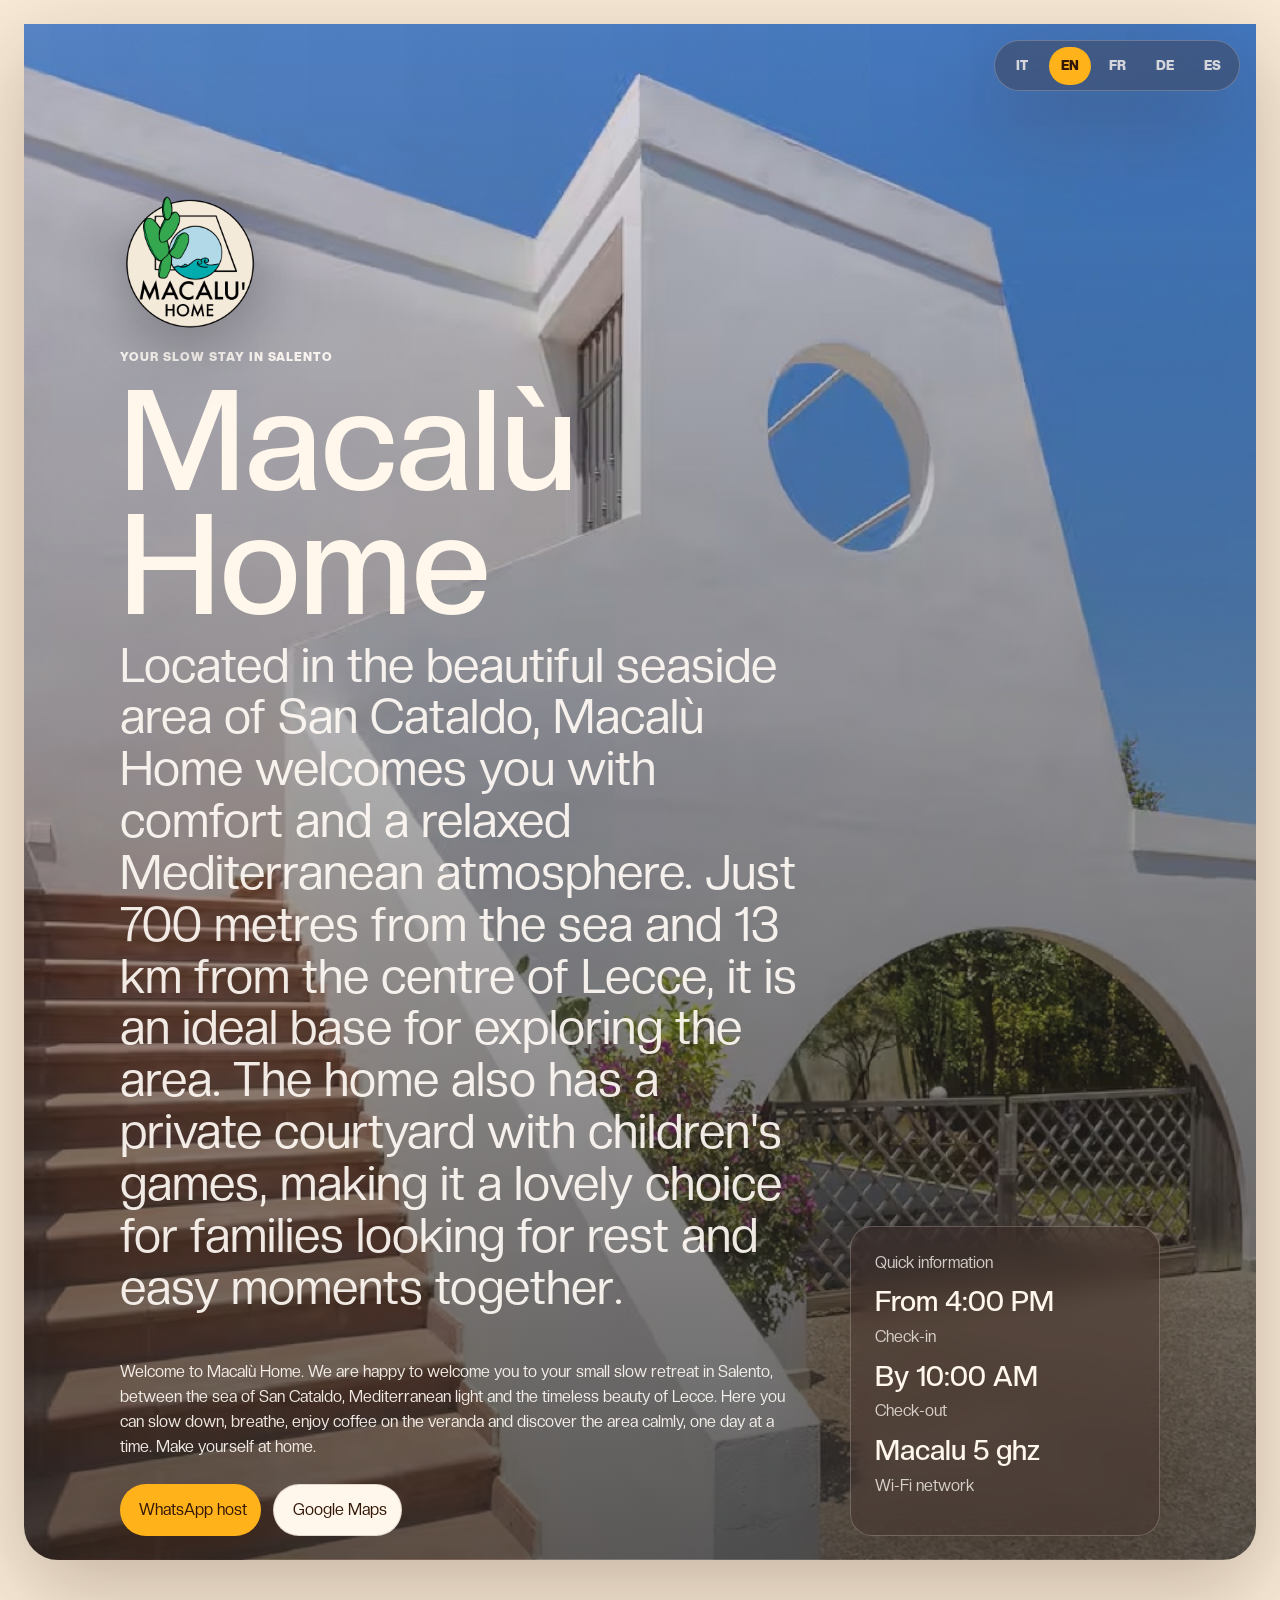
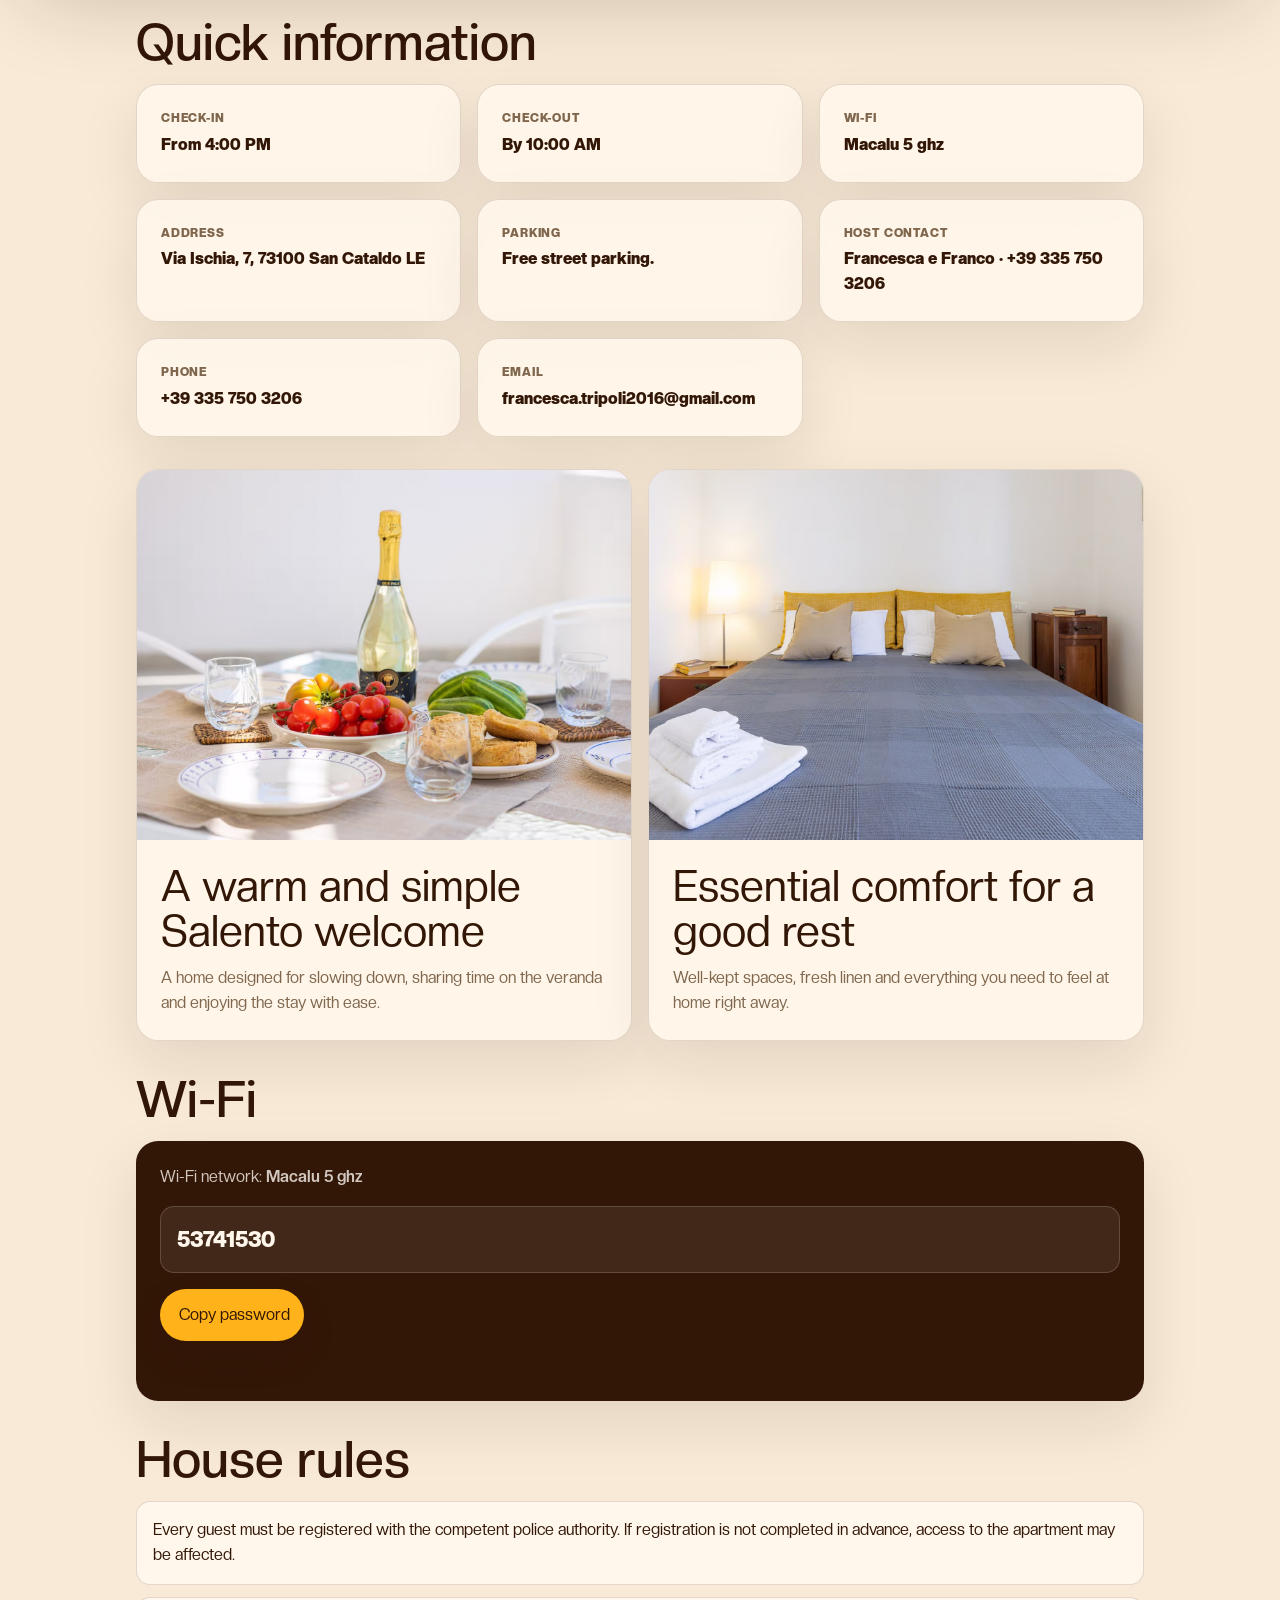
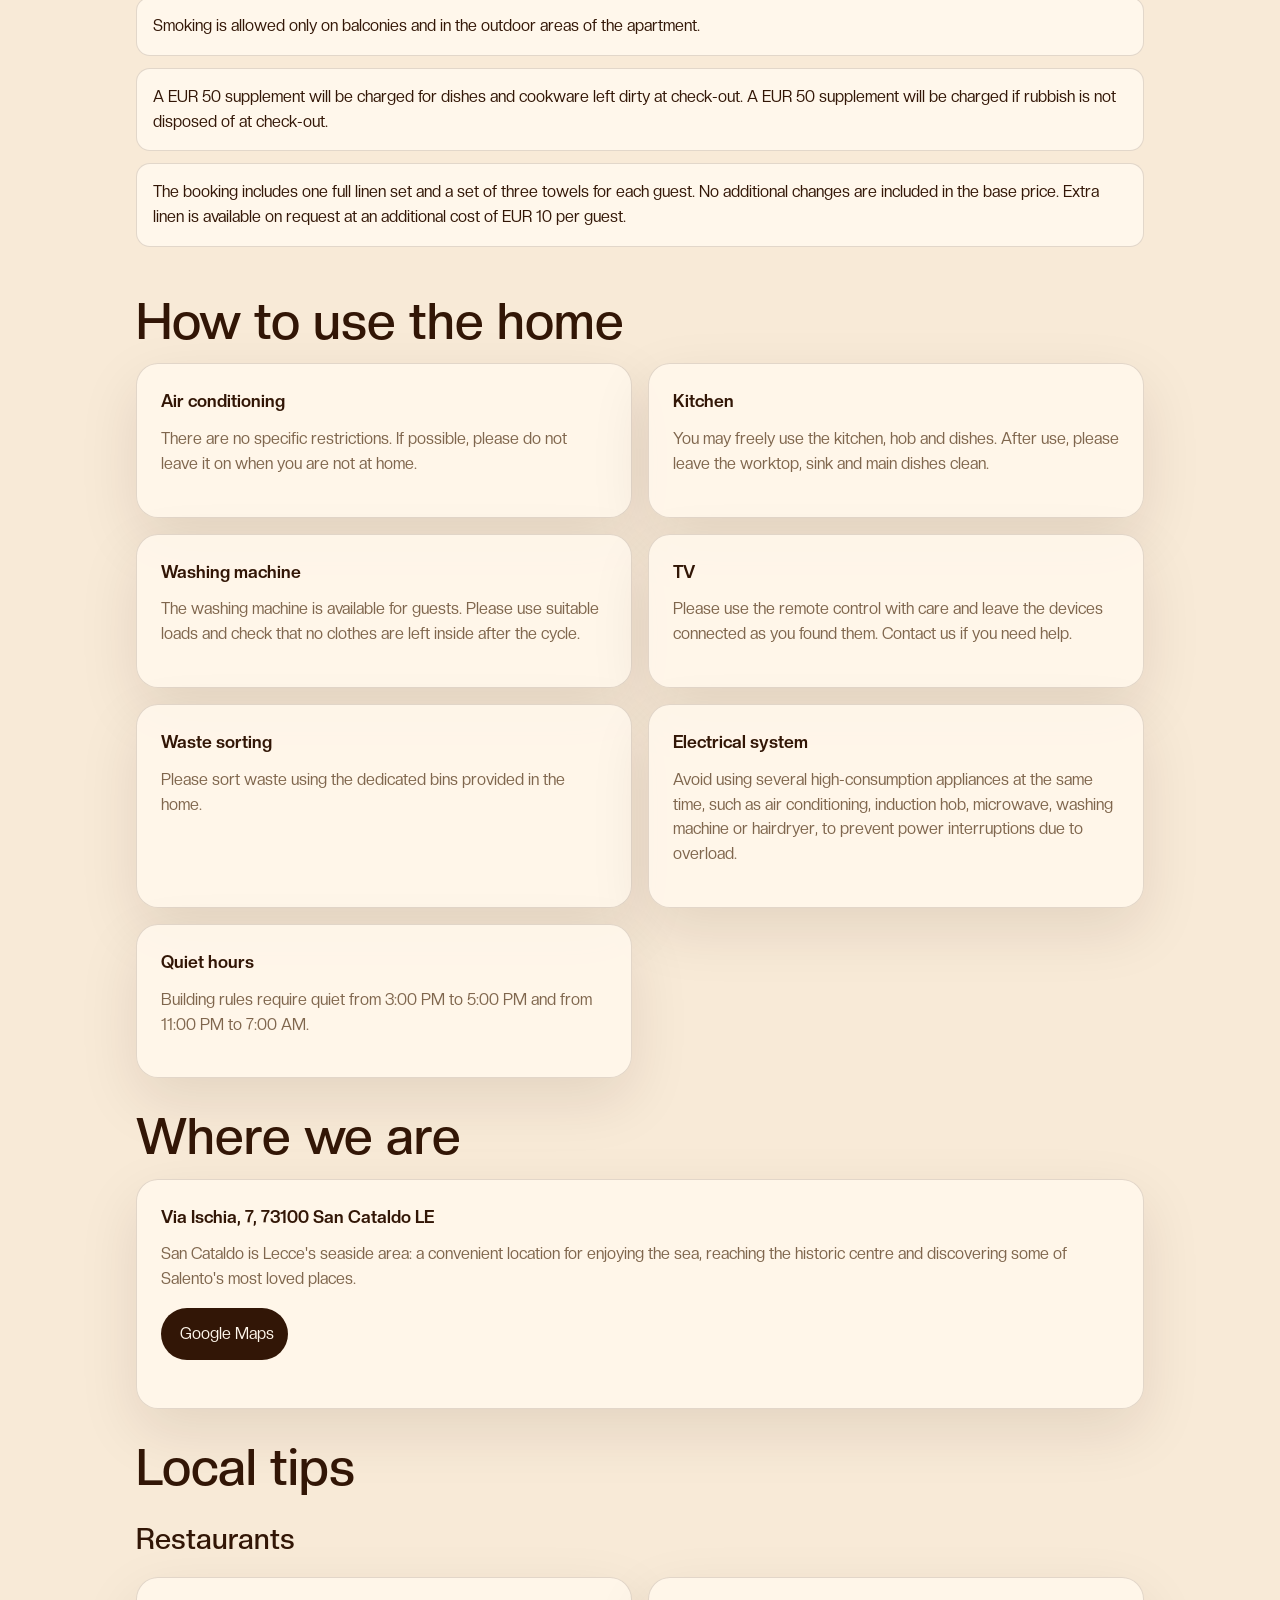
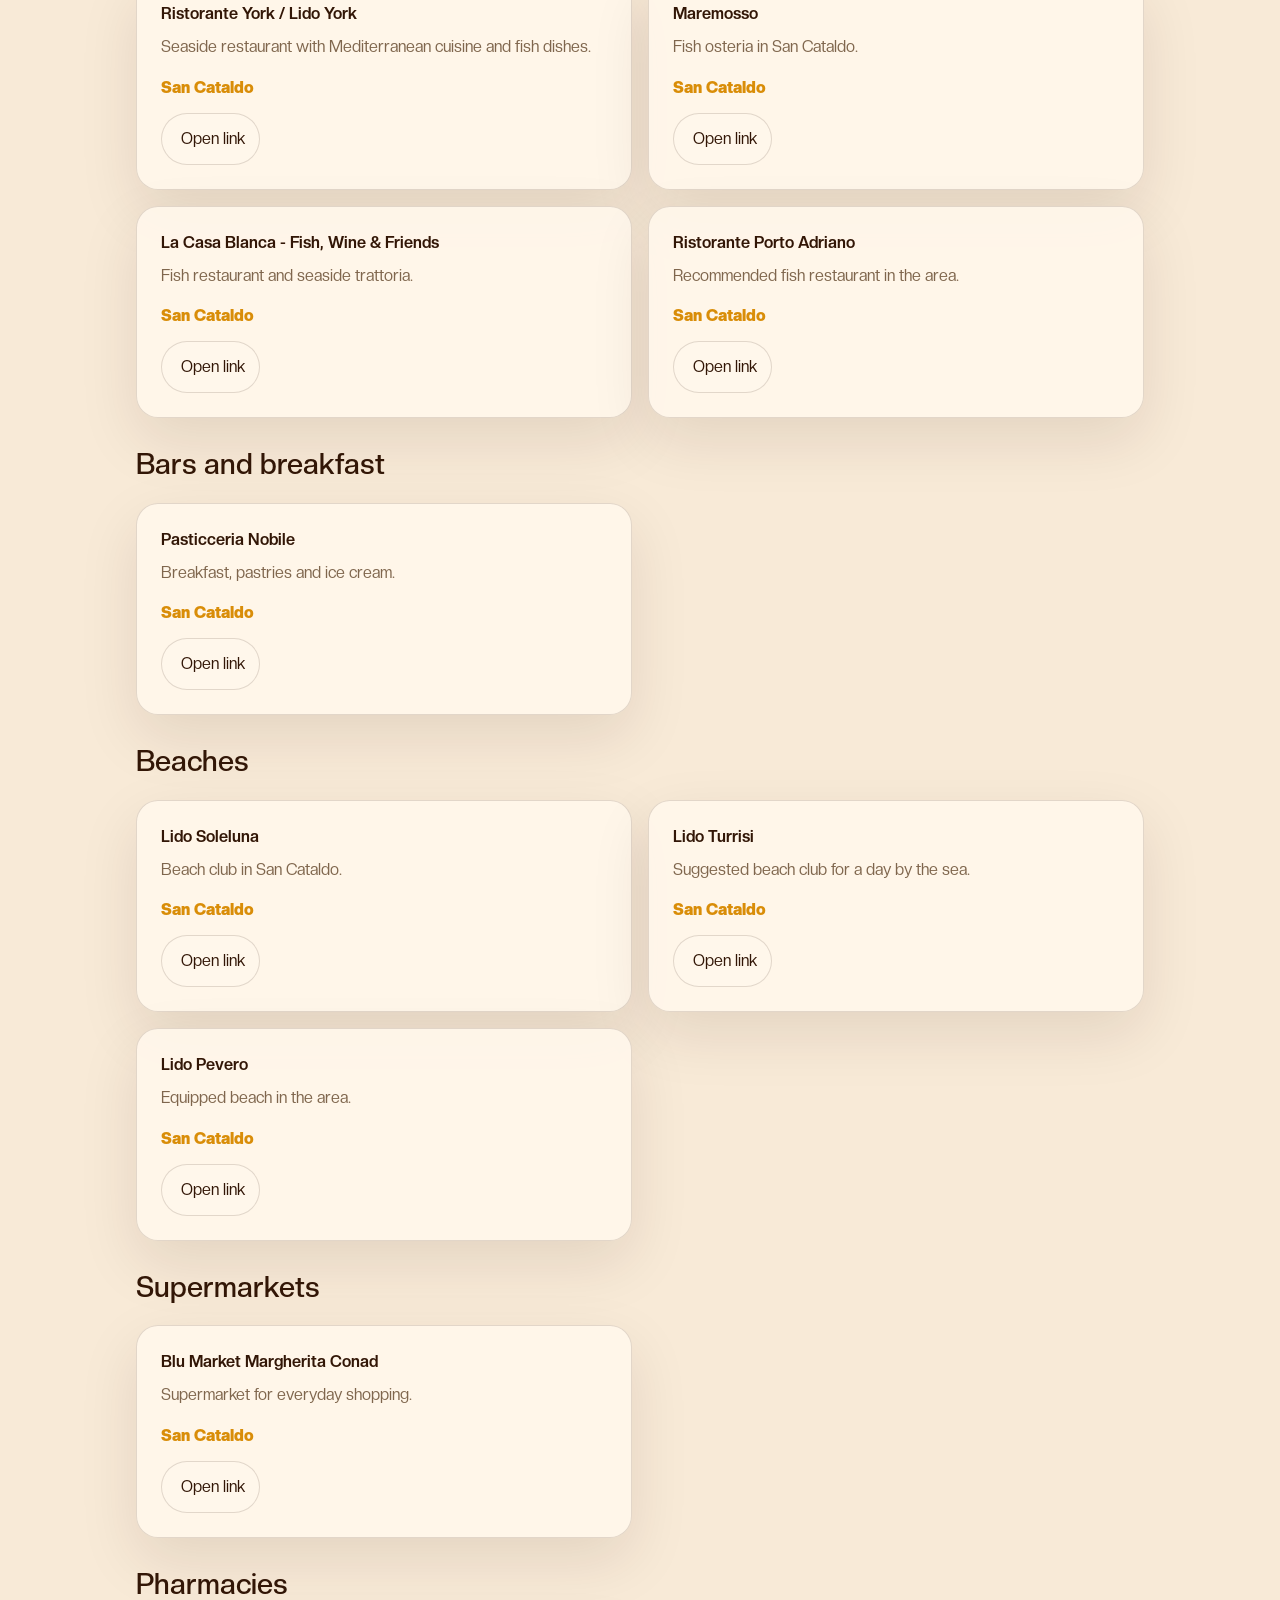
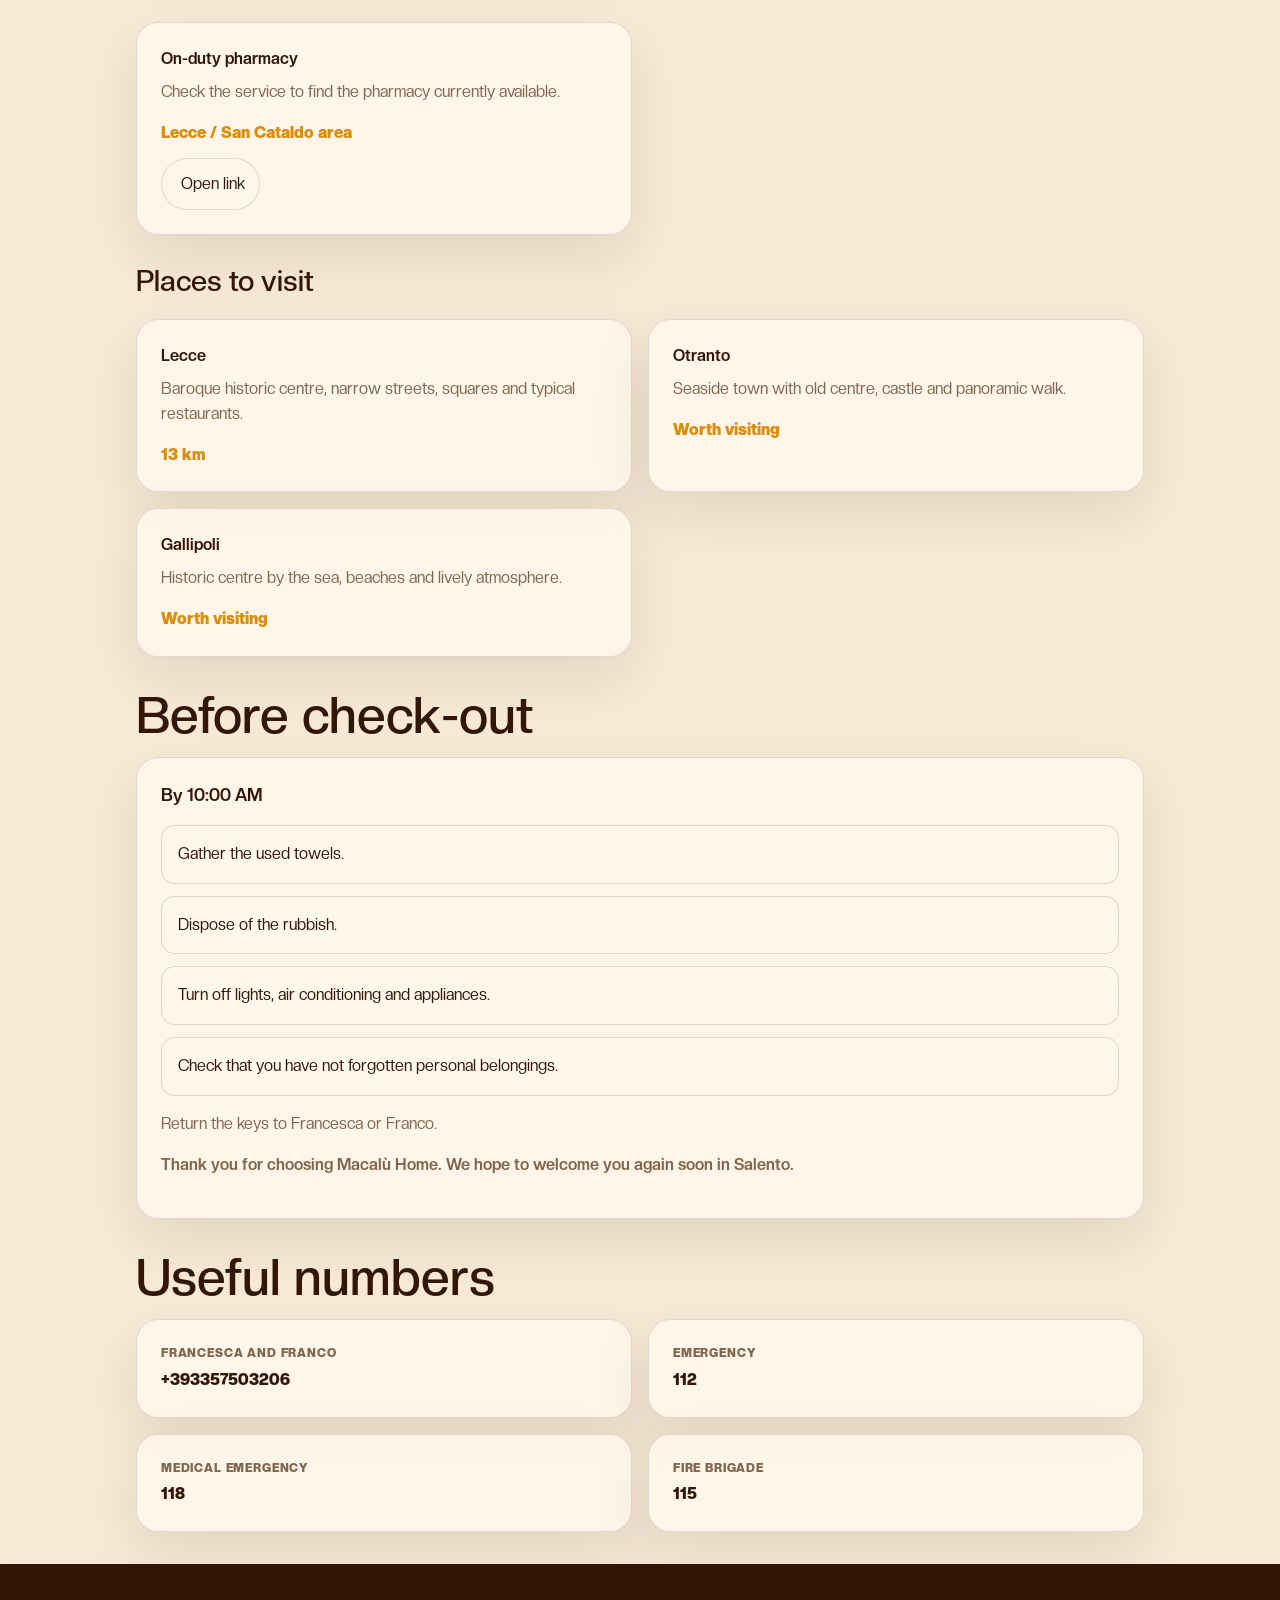
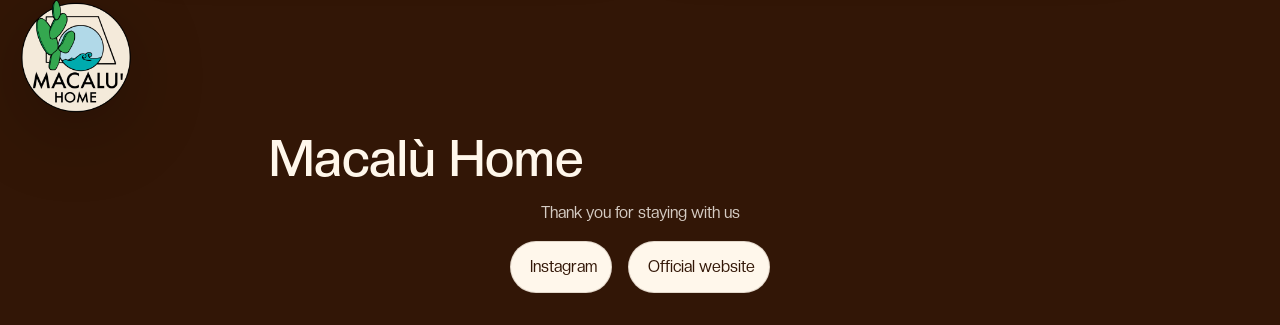
==== commit 3c266547: "Aggiorna font progetto a Creato Display" ====
--- a/cliente.html
+++ b/cliente.html
@@ -6,7 +6,13 @@
     <meta name="robots" content="noindex, nofollow">
     <meta name="description" content="Guida digitale privata per ospiti.">
     <title>Guida ospiti | Benvenuto Digitale</title>
-    <link rel="stylesheet" href="/css/style.css?v=20260706-3">
+    <script>
+      (function () {
+        var assetBase = window.location.protocol === "file:" ? "" : "/";
+        window.__benvenutoAssetBase = assetBase;
+        document.write('<link rel="stylesheet" href="' + assetBase + 'css/style.css?v=20260713-2">');
+      })();
+    </script>
   </head>
   <body class="client-page">
     <main id="app" aria-live="polite">
@@ -15,6 +21,14 @@
         <h1>Caricamento guida...</h1>
       </section>
     </main>
-    <script src="/js/app.js" defer></script>
+    <script>
+      (function () {
+        var assetBase = window.__benvenutoAssetBase || (window.location.protocol === "file:" ? "" : "/");
+        var script = document.createElement("script");
+        script.src = assetBase + "js/app.js";
+        script.defer = true;
+        document.body.appendChild(script);
+      })();
+    </script>
   </body>
 </html>
